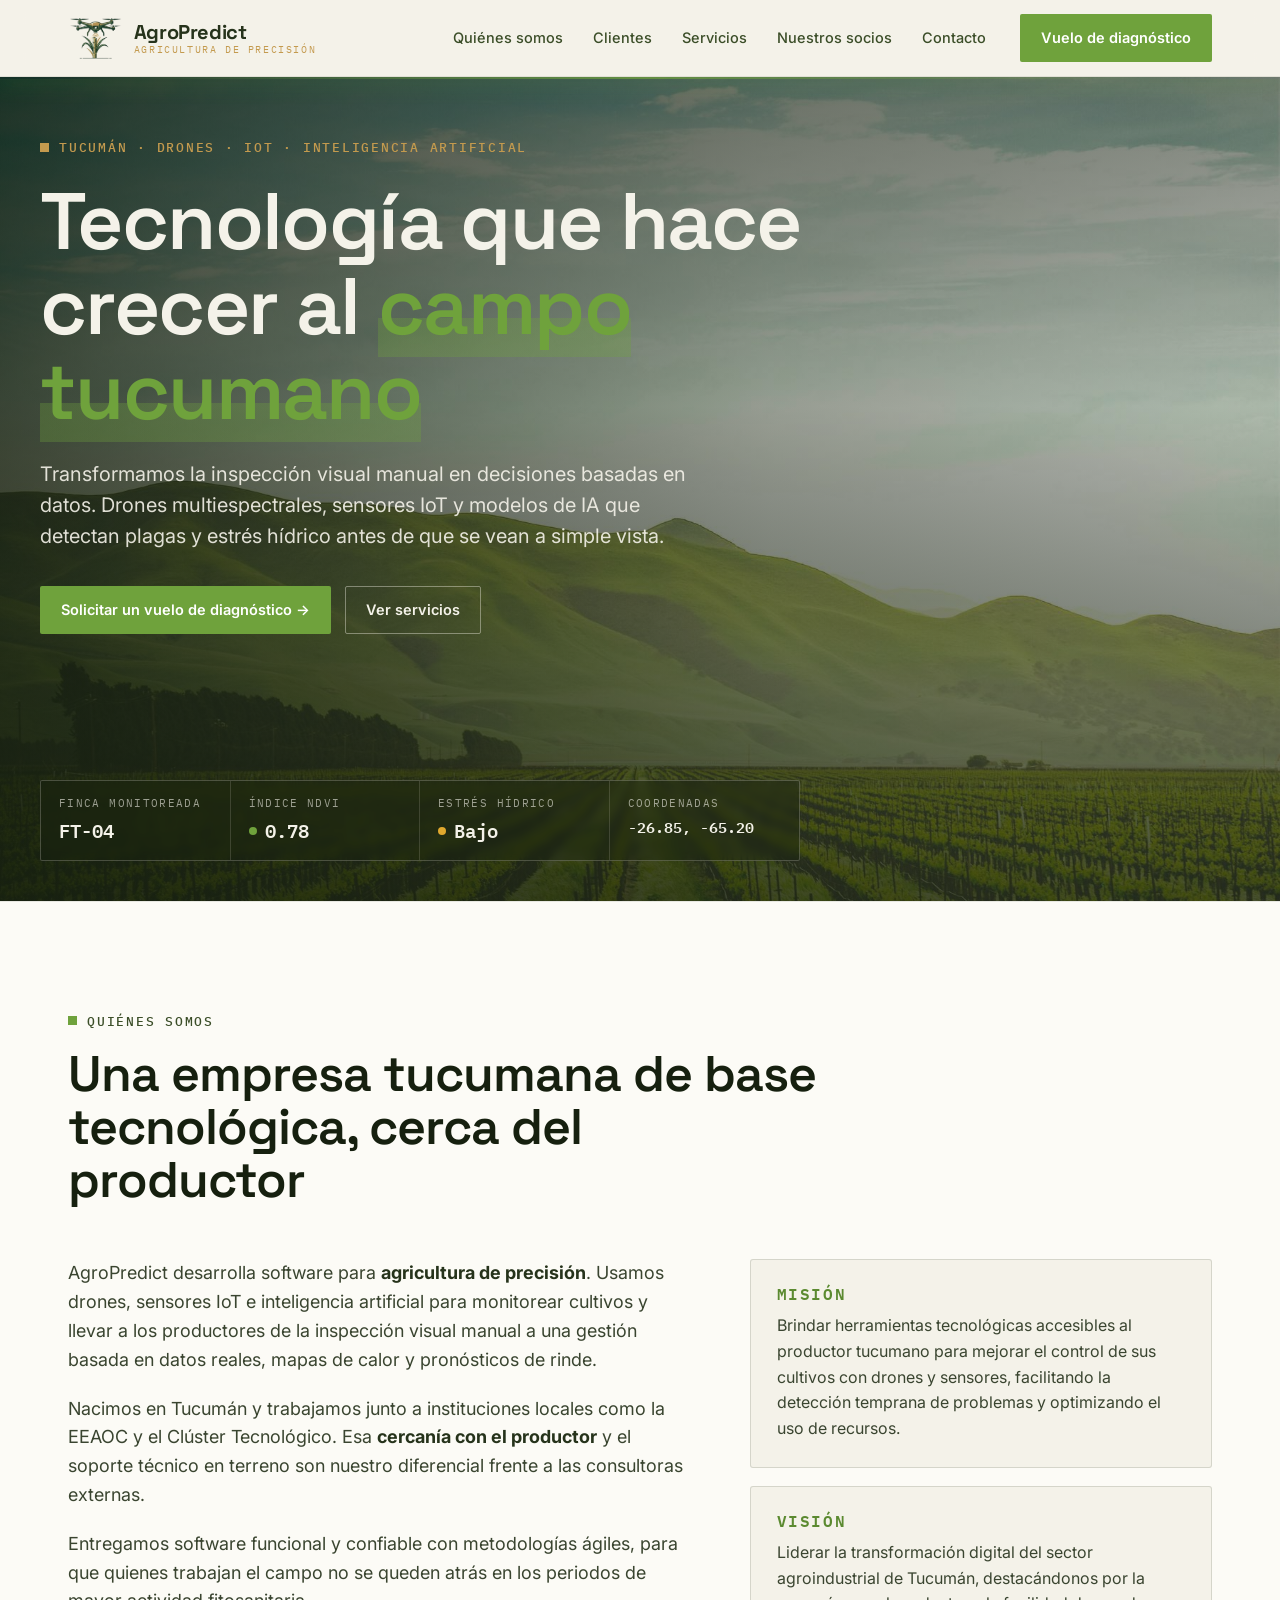
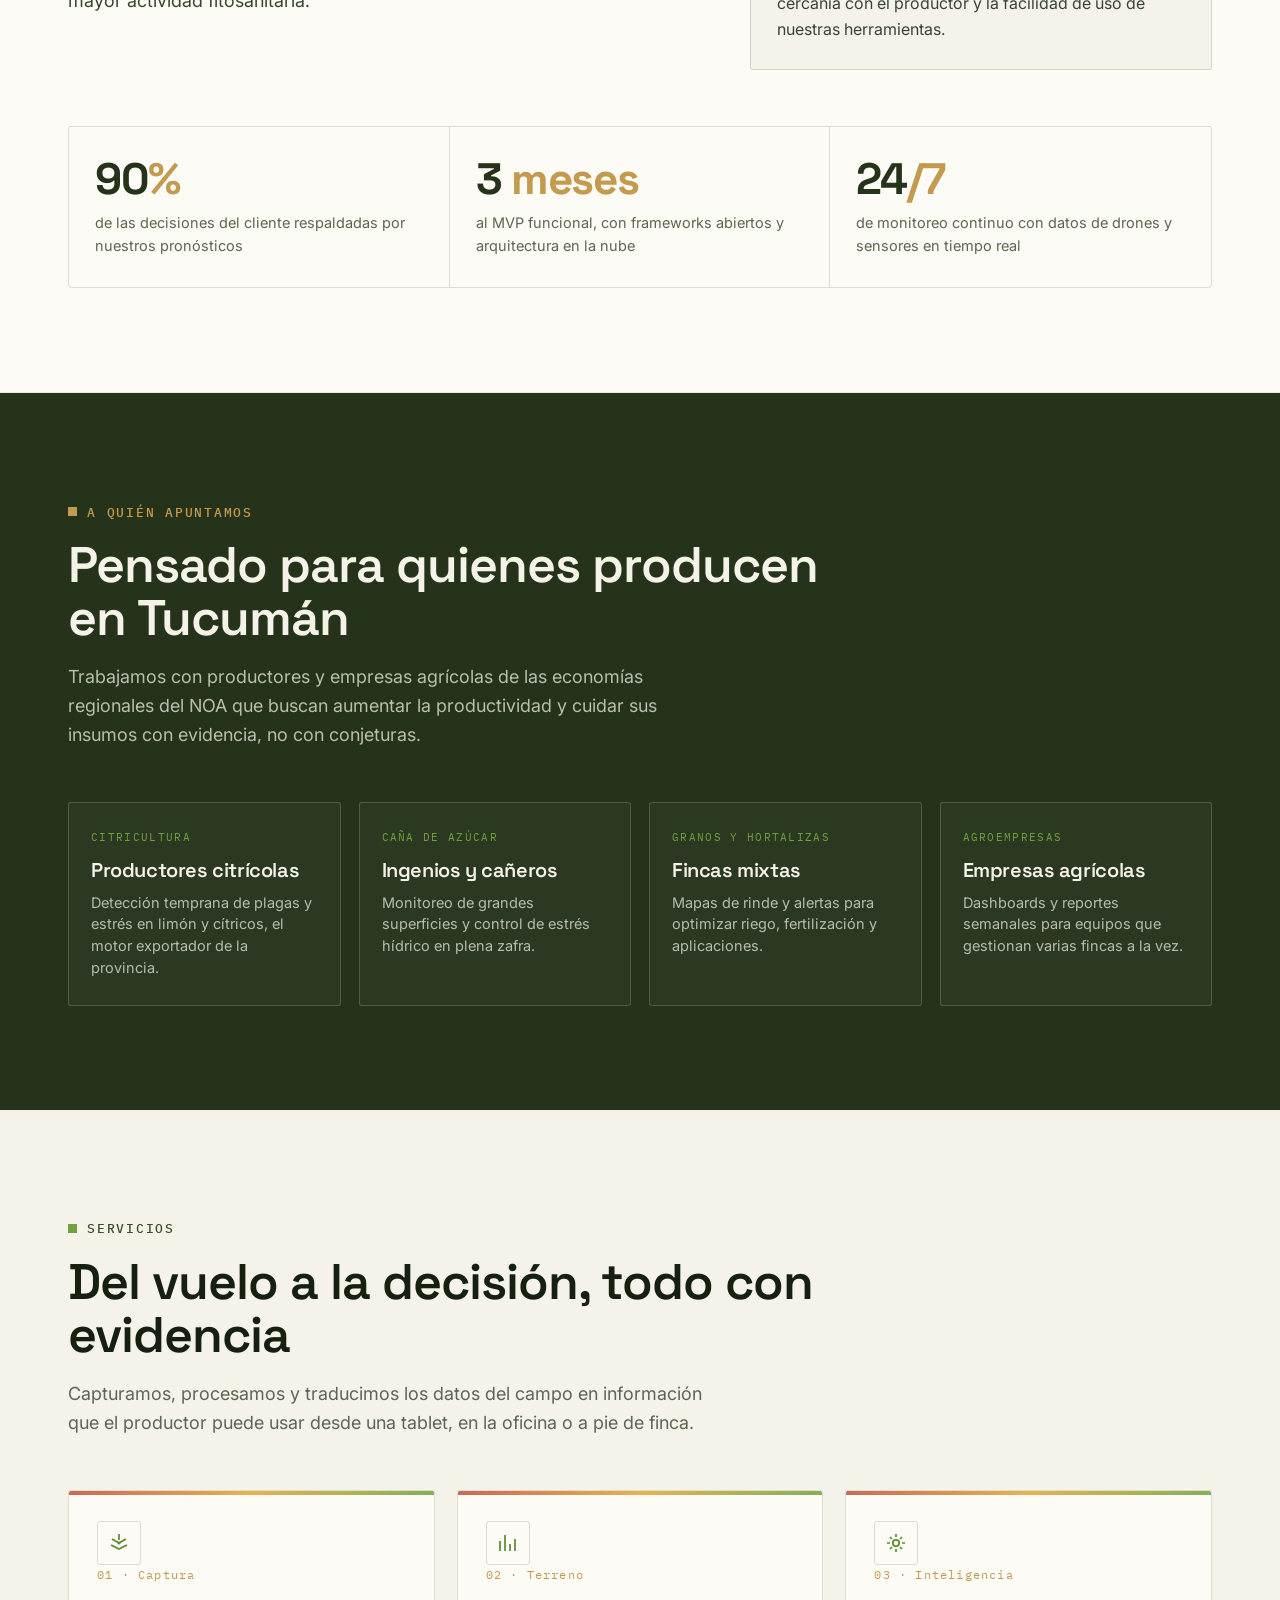
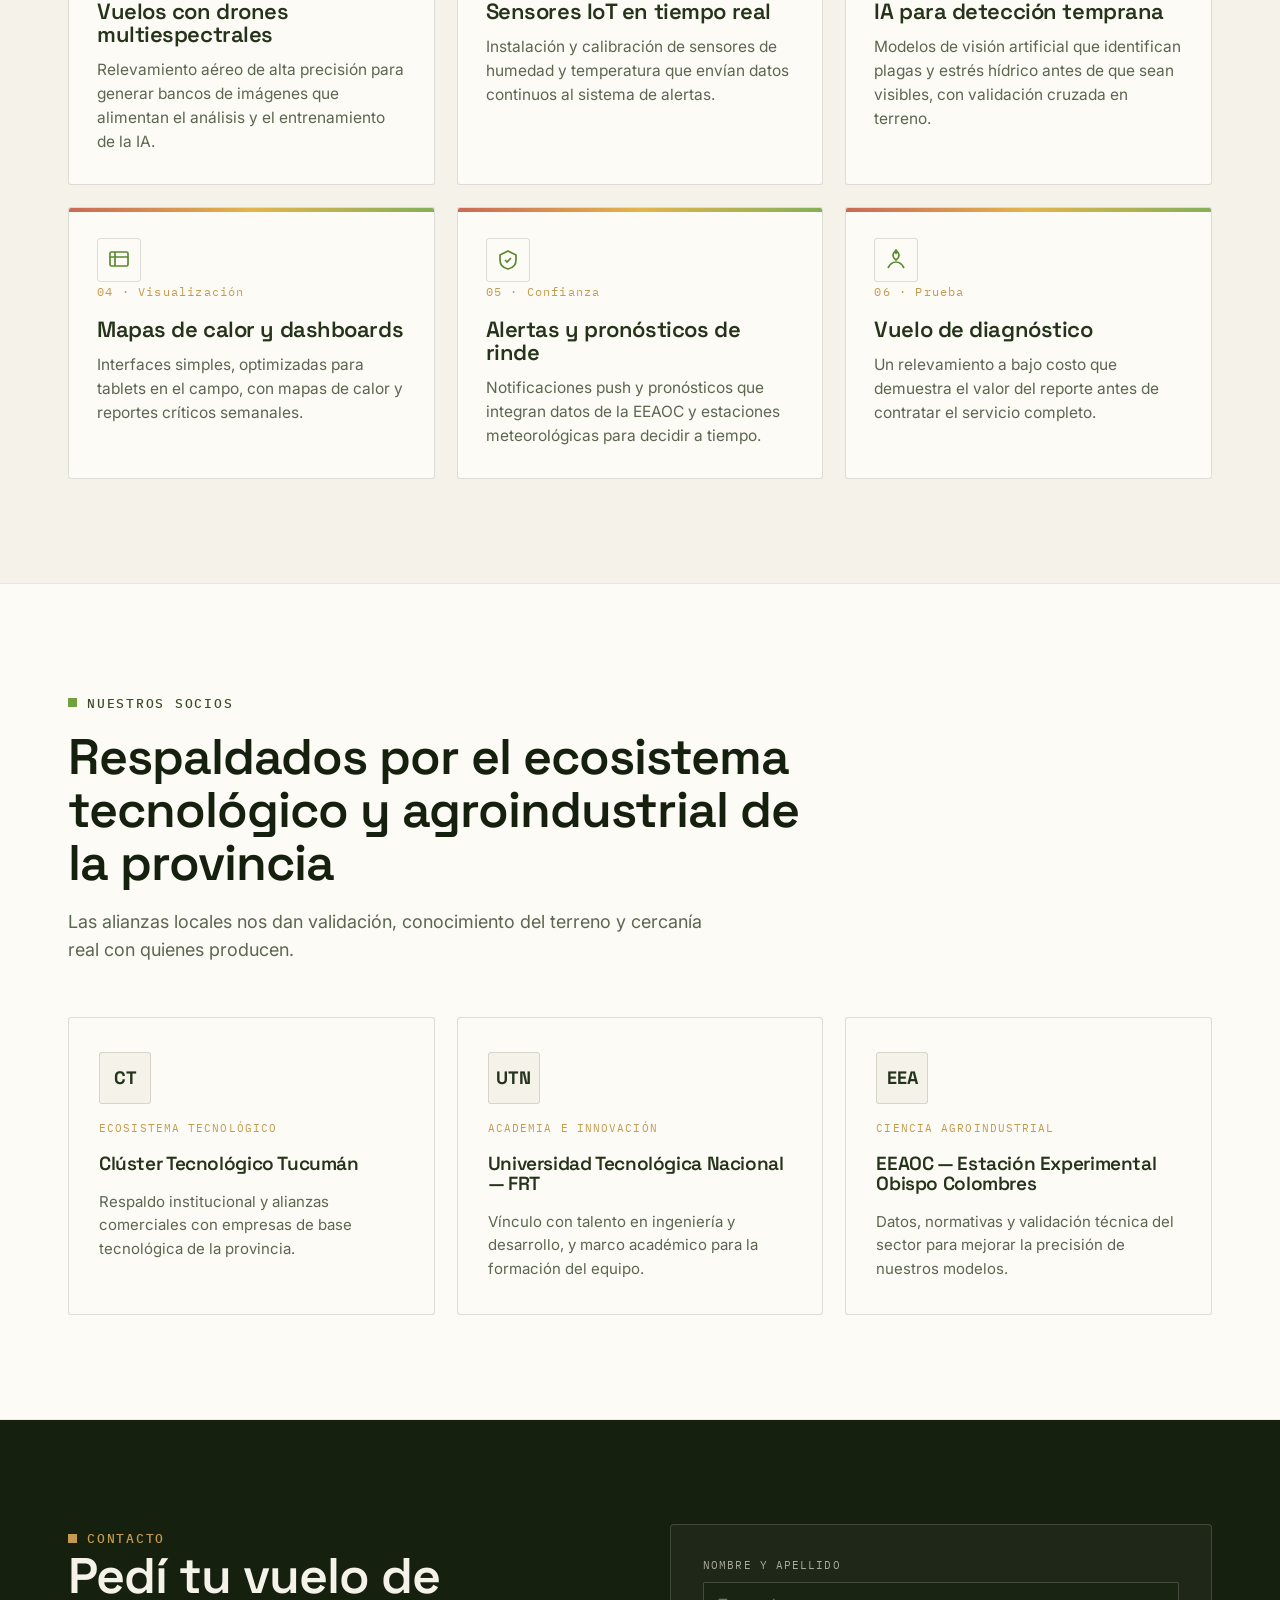
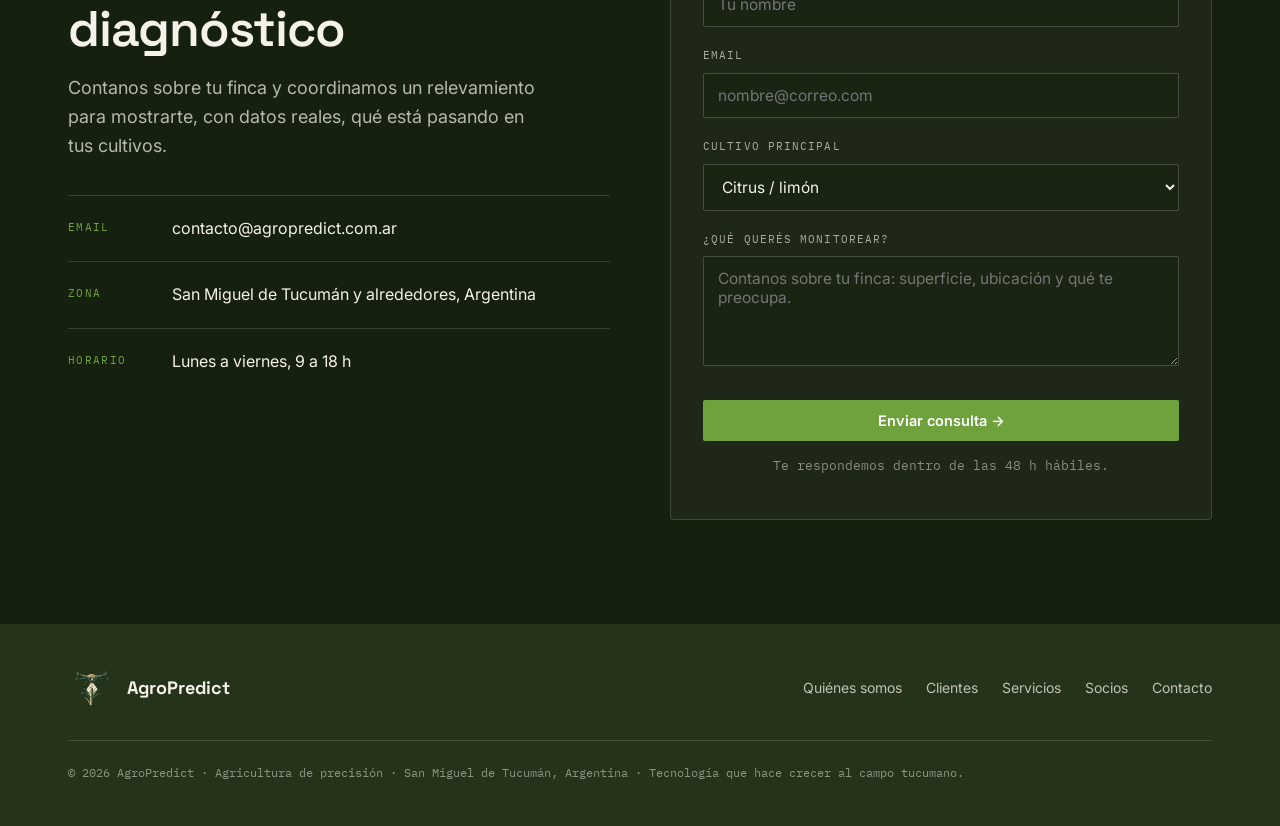
==== landing.html @ 6e2c713f "commit inicial" ====
<!doctype html>
<html lang="es">
<head>
<meta charset="utf-8">
<meta name="viewport" content="width=device-width, initial-scale=1">
<title>AgroPredict — Tecnología que hace crecer al campo tucumano</title>
<meta name="description" content="Agricultura de precisión en Tucumán: drones multiespectrales, sensores IoT e inteligencia artificial para monitorear cultivos, detectar plagas a tiempo y decidir con datos.">
<link rel="preconnect" href="https://fonts.googleapis.com">
<link rel="preconnect" href="https://fonts.gstatic.com" crossorigin>
<link href="https://fonts.googleapis.com/css2?family=Space+Grotesk:wght@400;500;600;700&family=Inter:wght@400;500;600&family=IBM+Plex+Mono:wght@400;500;600&display=swap" rel="stylesheet">
<link rel="stylesheet" href="css/styles.css">
</head>
<body>

<!-- NAV -->
<header class="nav">
  <div class="wrap nav-inner">
    <a class="brand" href="#top" aria-label="AgroPredict inicio">
      <img src="assets/img/logo.png" alt="AgroPredict">
      <span class="bt"><strong>AgroPredict</strong><span>Agricultura de precisión</span></span>
    </a>
    <nav class="nav-links" id="menu">
      <a href="#quienes">Quiénes somos</a>
      <a href="#clientes">Clientes</a>
      <a href="#servicios">Servicios</a>
      <a href="#socios">Nuestros socios</a>
      <a href="#contacto">Contacto</a>
    </nav>
    <a href="#contacto" class="btn btn-primary nav-cta">Vuelo de diagnóstico</a>
    <button class="burger" id="burger" aria-label="Abrir menú"><span></span><span></span><span></span></button>
  </div>
</header>

<!-- HERO -->
<section class="hero" id="top" style="padding:0">
  <div class="hero-bg"><img src="assets/img/hero-bg.jpg" alt="Campo con cultivos en hileras al pie de las sierras tucumanas"></div>
  <div class="scan"></div>
  <div class="wrap hero-inner">
    <span class="eyebrow hero-eyebrow">Tucumán · Drones · IoT · Inteligencia artificial</span>
    <h1>Tecnología que hace crecer al <em>campo tucumano</em></h1>
    <p class="lead">Transformamos la inspección visual manual en decisiones basadas en datos. Drones multiespectrales, sensores IoT y modelos de IA que detectan plagas y estrés hídrico antes de que se vean a simple vista.</p>
    <div class="hero-actions">
      <a href="#contacto" class="btn btn-primary">Solicitar un vuelo de diagnóstico →</a>
      <a href="#servicios" class="btn btn-ghost">Ver servicios</a>
    </div>
    <div class="telemetry" aria-hidden="true">
      <div class="cell"><div class="k">Finca monitoreada</div><div class="v">FT-04</div></div>
      <div class="cell"><div class="k">Índice NDVI</div><div class="v"><span class="dot g"></span>0.78</div></div>
      <div class="cell"><div class="k">Estrés hídrico</div><div class="v"><span class="dot y"></span>Bajo</div></div>
      <div class="cell"><div class="k">Coordenadas</div><div class="v" style="font-size:15px">-26.85, -65.20</div></div>
    </div>
  </div>
</section>

<!-- QUIÉNES SOMOS -->
<section id="quienes">
  <div class="wrap">
    <div class="sec-head">
      <span class="eyebrow">Quiénes somos</span>
      <h2>Una empresa tucumana de base tecnológica, cerca del productor</h2>
    </div>
    <div class="about-grid">
      <div class="about-copy">
        <p>AgroPredict desarrolla software para <strong>agricultura de precisión</strong>. Usamos drones, sensores IoT e inteligencia artificial para monitorear cultivos y llevar a los productores de la inspección visual manual a una gestión basada en datos reales, mapas de calor y pronósticos de rinde.</p>
        <p>Nacimos en Tucumán y trabajamos junto a instituciones locales como la EEAOC y el Clúster Tecnológico. Esa <strong>cercanía con el productor</strong> y el soporte técnico en terreno son nuestro diferencial frente a las consultoras externas.</p>
        <p>Entregamos software funcional y confiable con metodologías ágiles, para que quienes trabajan el campo no se queden atrás en los periodos de mayor actividad fitosanitaria.</p>
      </div>
      <div class="mv">
        <div class="card">
          <h3>Misión</h3>
          <p>Brindar herramientas tecnológicas accesibles al productor tucumano para mejorar el control de sus cultivos con drones y sensores, facilitando la detección temprana de problemas y optimizando el uso de recursos.</p>
        </div>
        <div class="card">
          <h3>Visión</h3>
          <p>Liderar la transformación digital del sector agroindustrial de Tucumán, destacándonos por la cercanía con el productor y la facilidad de uso de nuestras herramientas.</p>
        </div>
      </div>
    </div>
    <div class="metrics">
      <div class="metric"><div class="n">90<span>%</span></div><div class="l">de las decisiones del cliente respaldadas por nuestros pronósticos</div></div>
      <div class="metric"><div class="n">3<span> meses</span></div><div class="l">al MVP funcional, con frameworks abiertos y arquitectura en la nube</div></div>
      <div class="metric"><div class="n">24<span>/7</span></div><div class="l">de monitoreo continuo con datos de drones y sensores en tiempo real</div></div>
    </div>
  </div>
</section>

<!-- CLIENTES -->
<section id="clientes">
  <div class="wrap">
    <div class="sec-head">
      <span class="eyebrow">A quién apuntamos</span>
      <h2>Pensado para quienes producen en Tucumán</h2>
      <p>Trabajamos con productores y empresas agrícolas de las economías regionales del NOA que buscan aumentar la productividad y cuidar sus insumos con evidencia, no con conjeturas.</p>
    </div>
    <div class="cli-grid">
      <div class="cli"><div class="tag">Citricultura</div><h3>Productores citrícolas</h3><p>Detección temprana de plagas y estrés en limón y cítricos, el motor exportador de la provincia.</p></div>
      <div class="cli"><div class="tag">Caña de azúcar</div><h3>Ingenios y cañeros</h3><p>Monitoreo de grandes superficies y control de estrés hídrico en plena zafra.</p></div>
      <div class="cli"><div class="tag">Granos y hortalizas</div><h3>Fincas mixtas</h3><p>Mapas de rinde y alertas para optimizar riego, fertilización y aplicaciones.</p></div>
      <div class="cli"><div class="tag">Agroempresas</div><h3>Empresas agrícolas</h3><p>Dashboards y reportes semanales para equipos que gestionan varias fincas a la vez.</p></div>
    </div>
  </div>
</section>

<!-- SERVICIOS -->
<section id="servicios">
  <div class="wrap">
    <div class="sec-head">
      <span class="eyebrow">Servicios</span>
      <h2>Del vuelo a la decisión, todo con evidencia</h2>
      <p>Capturamos, procesamos y traducimos los datos del campo en información que el productor puede usar desde una tablet, en la oficina o a pie de finca.</p>
    </div>
    <div class="svc-grid">
      <div class="svc"><div class="ndvi"></div>
        <div class="ico"><svg viewBox="0 0 24 24" fill="none" stroke="currentColor" stroke-width="1.7"><path d="M12 3v6M5 8l7 4 7-4M4 14l8 4 8-4"/><circle cx="12" cy="12" r="1.5" fill="currentColor" stroke="none"/></svg></div>
        <div class="idx">01 · Captura</div>
        <h3>Vuelos con drones multiespectrales</h3>
        <p>Relevamiento aéreo de alta precisión para generar bancos de imágenes que alimentan el análisis y el entrenamiento de la IA.</p>
      </div>
      <div class="svc"><div class="ndvi"></div>
        <div class="ico"><svg viewBox="0 0 24 24" fill="none" stroke="currentColor" stroke-width="1.7"><path d="M4 20V10M9 20V4M14 20v-7M19 20V8"/></svg></div>
        <div class="idx">02 · Terreno</div>
        <h3>Sensores IoT en tiempo real</h3>
        <p>Instalación y calibración de sensores de humedad y temperatura que envían datos continuos al sistema de alertas.</p>
      </div>
      <div class="svc"><div class="ndvi"></div>
        <div class="ico"><svg viewBox="0 0 24 24" fill="none" stroke="currentColor" stroke-width="1.7"><circle cx="12" cy="12" r="3.2"/><path d="M12 3v3M12 18v3M3 12h3M18 12h3M6 6l2 2M16 16l2 2M18 6l-2 2M8 16l-2 2"/></svg></div>
        <div class="idx">03 · Inteligencia</div>
        <h3>IA para detección temprana</h3>
        <p>Modelos de visión artificial que identifican plagas y estrés hídrico antes de que sean visibles, con validación cruzada en terreno.</p>
      </div>
      <div class="svc"><div class="ndvi"></div>
        <div class="ico"><svg viewBox="0 0 24 24" fill="none" stroke="currentColor" stroke-width="1.7"><rect x="3" y="4" width="18" height="14" rx="1.5"/><path d="M3 9h18M8 4v14"/></svg></div>
        <div class="idx">04 · Visualización</div>
        <h3>Mapas de calor y dashboards</h3>
        <p>Interfaces simples, optimizadas para tablets en el campo, con mapas de calor y reportes críticos semanales.</p>
      </div>
      <div class="svc"><div class="ndvi"></div>
        <div class="ico"><svg viewBox="0 0 24 24" fill="none" stroke="currentColor" stroke-width="1.7"><path d="M12 3l8 4v5c0 5-3.5 8-8 9-4.5-1-8-4-8-9V7z"/><path d="M9 12l2 2 4-4"/></svg></div>
        <div class="idx">05 · Confianza</div>
        <h3>Alertas y pronósticos de rinde</h3>
        <p>Notificaciones push y pronósticos que integran datos de la EEAOC y estaciones meteorológicas para decidir a tiempo.</p>
      </div>
      <div class="svc"><div class="ndvi"></div>
        <div class="ico"><svg viewBox="0 0 24 24" fill="none" stroke="currentColor" stroke-width="1.7"><path d="M12 2v4M12 2C8 6 8 9 12 12c4-3 4-6 0-10z"/><path d="M4 20c2-4 5-6 8-6s6 2 8 6"/></svg></div>
        <div class="idx">06 · Prueba</div>
        <h3>Vuelo de diagnóstico</h3>
        <p>Un relevamiento a bajo costo que demuestra el valor del reporte antes de contratar el servicio completo.</p>
      </div>
    </div>
  </div>
</section>

<!-- SOCIOS -->
<section id="socios" style="background:var(--paper);border-top:1px solid var(--line-soft);border-bottom:1px solid var(--line-soft)">
  <div class="wrap">
    <div class="sec-head">
      <span class="eyebrow">Nuestros socios</span>
      <h2>Respaldados por el ecosistema tecnológico y agroindustrial de la provincia</h2>
      <p>Las alianzas locales nos dan validación, conocimiento del terreno y cercanía real con quienes producen.</p>
    </div>
    <div class="soc-grid">
      <div class="soc">
        <div class="badge">CT</div>
        <div class="role">Ecosistema tecnológico</div>
        <h3>Clúster Tecnológico Tucumán</h3>
        <p>Respaldo institucional y alianzas comerciales con empresas de base tecnológica de la provincia.</p>
      </div>
      <div class="soc">
        <div class="badge">UTN</div>
        <div class="role">Academia e innovación</div>
        <h3>Universidad Tecnológica Nacional — FRT</h3>
        <p>Vínculo con talento en ingeniería y desarrollo, y marco académico para la formación del equipo.</p>
      </div>
      <div class="soc">
        <div class="badge">EEA</div>
        <div class="role">Ciencia agroindustrial</div>
        <h3>EEAOC — Estación Experimental Obispo Colombres</h3>
        <p>Datos, normativas y validación técnica del sector para mejorar la precisión de nuestros modelos.</p>
      </div>
    </div>
  </div>
</section>

<!-- CONTACTO -->
<section id="contacto">
  <div class="wrap">
    <div class="contact-grid">
      <div>
        <span class="eyebrow">Contacto</span>
        <h2>Pedí tu vuelo de diagnóstico</h2>
        <p class="lead">Contanos sobre tu finca y coordinamos un relevamiento para mostrarte, con datos reales, qué está pasando en tus cultivos.</p>
        <div class="contact-list">
          <div class="row"><div class="k">Email</div><div class="val">contacto@agropredict.com.ar</div></div>
          <div class="row"><div class="k">Zona</div><div class="val">San Miguel de Tucumán y alrededores, Argentina</div></div>
          <div class="row"><div class="k">Horario</div><div class="val">Lunes a viernes, 9 a 18 h</div></div>
        </div>
      </div>
      <form class="form" id="contactForm" novalidate>
        <div class="field">
          <label for="nombre">Nombre y apellido</label>
          <input id="nombre" name="nombre" type="text" placeholder="Tu nombre" required>
        </div>
        <div class="field">
          <label for="email">Email</label>
          <input id="email" name="email" type="email" placeholder="nombre@correo.com" required>
        </div>
        <div class="field">
          <label for="cultivo">Cultivo principal</label>
          <select id="cultivo" name="cultivo">
            <option>Citrus / limón</option>
            <option>Caña de azúcar</option>
            <option>Granos</option>
            <option>Hortalizas</option>
            <option>Otro</option>
          </select>
        </div>
        <div class="field">
          <label for="mensaje">¿Qué querés monitorear?</label>
          <textarea id="mensaje" name="mensaje" placeholder="Contanos sobre tu finca: superficie, ubicación y qué te preocupa."></textarea>
        </div>
        <button type="submit" class="btn btn-primary">Enviar consulta →</button>
        <p class="form-note" id="formNote">Te respondemos dentro de las 48 h hábiles.</p>
      </form>
    </div>
  </div>
</section>

<!-- FOOTER -->
<footer class="ft">
  <div class="wrap ft-inner">
    <div class="ft-brand">
      <img src="assets/img/logo.png" alt="AgroPredict">
      <strong>AgroPredict</strong>
    </div>
    <nav class="ft-links">
      <a href="#quienes">Quiénes somos</a>
      <a href="#clientes">Clientes</a>
      <a href="#servicios">Servicios</a>
      <a href="#socios">Socios</a>
      <a href="#contacto">Contacto</a>
    </nav>
    <div class="ft-copy">© 2026 AgroPredict · Agricultura de precisión · San Miguel de Tucumán, Argentina · Tecnología que hace crecer al campo tucumano.</div>
  </div>
</footer>

<script src="js/main.js"></script>
</body>
</html>
---- css/styles.css ----
:root{
  --ink:#16200F;
  --forest:#26331B;
  --olive:#3B4E28;
  --sap:#6FA23C;
  --sap-deep:#5B8A30;
  --gold:#C39A4E;
  --cream:#F4F2E9;
  --paper:#FCFBF6;
  --line:rgba(38,51,27,.15);
  --line-soft:rgba(38,51,27,.09);
  --muted:#5C6650;
  --ndvi-red:#C0503A;
  --ndvi-gold:#E0A82E;
  --ndvi-green:#6FA23C;
  --display:"Space Grotesk",sans-serif;
  --body:"Inter",sans-serif;
  --mono:"IBM Plex Mono",monospace;
}
*{box-sizing:border-box}
html{scroll-behavior:smooth}
body{
  margin:0;background:var(--cream);color:var(--ink);
  font-family:var(--body);font-size:16.5px;line-height:1.6;
  -webkit-font-smoothing:antialiased;overflow-x:hidden;
}
a{color:inherit;text-decoration:none}
img{display:block;max-width:100%}
h1,h2,h3{font-family:var(--display);font-weight:600;line-height:1.06;letter-spacing:-.02em;margin:0}

.wrap{max-width:1200px;margin:0 auto;padding:0 28px}

/* ---------- eyebrow ---------- */
.eyebrow{
  font-family:var(--mono);font-size:12.5px;font-weight:500;letter-spacing:.14em;
  text-transform:uppercase;color:var(--olive);display:inline-flex;align-items:center;gap:10px;
}
.eyebrow::before{content:"";width:9px;height:9px;background:var(--sap);display:inline-block}

/* ---------- nav ---------- */
header.nav{
  position:sticky;top:0;z-index:60;
  background:rgba(244,242,233,.82);backdrop-filter:blur(12px);
  border-bottom:1px solid var(--line-soft);
}
.nav-inner{display:flex;align-items:center;gap:28px;height:76px}
.brand{display:flex;align-items:center;gap:12px;margin-right:auto}
.brand img{height:46px;width:auto}
.brand .bt{display:flex;flex-direction:column;line-height:1}
.brand .bt strong{font-family:var(--display);font-weight:700;font-size:20px;letter-spacing:-.02em;color:var(--forest)}
.brand .bt span{font-family:var(--mono);font-size:10px;letter-spacing:.16em;text-transform:uppercase;color:var(--gold);margin-top:3px}
.nav-links{display:flex;align-items:center;gap:30px}
.nav-links a{font-size:14.5px;font-weight:500;color:var(--olive);position:relative;padding:4px 0}
.nav-links a::after{content:"";position:absolute;left:0;bottom:-2px;width:0;height:2px;background:var(--sap);transition:width .25s ease}
.nav-links a:hover{color:var(--ink)}
.nav-links a:hover::after{width:100%}
.btn{
  font-family:var(--body);font-weight:600;font-size:14.5px;
  padding:11px 20px;border-radius:2px;border:1px solid transparent;cursor:pointer;
  display:inline-flex;align-items:center;gap:9px;transition:transform .15s ease,background .2s ease;
}
.btn-primary{background:var(--sap);color:#fff}
.btn-primary:hover{background:var(--sap-deep);transform:translateY(-1px)}
.btn-ghost{background:transparent;color:var(--cream);border-color:rgba(244,242,233,.4)}
.btn-ghost:hover{background:rgba(244,242,233,.1)}
.btn-dark{background:var(--forest);color:var(--cream)}
.btn-dark:hover{background:var(--ink);transform:translateY(-1px)}
.nav-cta{margin-left:6px}
.burger{display:none;background:none;border:0;cursor:pointer;padding:6px;margin-left:auto}
.burger span{display:block;width:24px;height:2px;background:var(--forest);margin:5px 0}

/* ---------- hero ---------- */
.hero{position:relative;min-height:calc(100vh - 76px);display:flex;align-items:stretch;color:var(--cream);overflow:hidden}
.hero-bg{position:absolute;inset:0;z-index:0}
.hero-bg img{width:100%;height:100%;object-fit:cover;object-position:center 40%}
.hero-bg::after{
  content:"";position:absolute;inset:0;
  background:
    linear-gradient(180deg,rgba(22,32,15,.55) 0%,rgba(22,32,15,.30) 40%,rgba(22,32,15,.78) 100%),
    linear-gradient(90deg,rgba(22,32,15,.72) 0%,rgba(22,32,15,.20) 60%,rgba(22,32,15,0) 100%);
}
/* scan-line signature */
.scan{position:absolute;left:0;right:0;height:2px;z-index:1;pointer-events:none;
  background:linear-gradient(90deg,transparent,rgba(111,162,60,.0) 5%,rgba(111,162,60,.85) 50%,rgba(111,162,60,0) 95%,transparent);
  box-shadow:0 0 22px 3px rgba(111,162,60,.35);
  animation:scan 7s linear infinite;opacity:.85}
@keyframes scan{0%{top:8%}50%{top:88%}100%{top:8%}}
.hero-inner{position:relative;z-index:2;display:flex;flex-direction:column;justify-content:center;width:100%;padding:60px 0 40px}
.hero-eyebrow{color:var(--gold)}
.hero-eyebrow::before{background:var(--gold)}
.hero h1{font-size:clamp(38px,6.4vw,80px);font-weight:600;max-width:15ch;margin:22px 0 0}
.hero h1 em{font-style:normal;color:var(--sap);
  background:linear-gradient(transparent 62%,rgba(111,162,60,.32) 62%)}
.hero p.lead{max-width:52ch;font-size:clamp(16px,1.9vw,20px);color:rgba(244,242,233,.9);margin:26px 0 0;line-height:1.55}
.hero-actions{display:flex;flex-wrap:wrap;gap:14px;margin-top:34px}

/* telemetry readout */
.telemetry{
  margin-top:auto;display:grid;grid-template-columns:repeat(4,1fr);gap:0;
  border:1px solid rgba(244,242,233,.22);border-radius:2px;overflow:hidden;
  background:rgba(22,32,15,.42);backdrop-filter:blur(4px);max-width:760px;
}
.telemetry .cell{padding:14px 18px;border-right:1px solid rgba(244,242,233,.15)}
.telemetry .cell:last-child{border-right:0}
.telemetry .k{font-family:var(--mono);font-size:10.5px;letter-spacing:.13em;text-transform:uppercase;color:rgba(244,242,233,.6)}
.telemetry .v{font-family:var(--mono);font-size:19px;font-weight:600;margin-top:4px;display:flex;align-items:center;gap:8px}
.dot{width:8px;height:8px;border-radius:50%;display:inline-block}
.dot.g{background:var(--ndvi-green)}
.dot.y{background:var(--ndvi-gold)}

/* ---------- sections ---------- */
section{padding:104px 0}
.sec-head{max-width:760px;margin-bottom:52px}
.sec-head h2{font-size:clamp(30px,4.2vw,50px);margin-top:16px}
.sec-head p{color:var(--muted);font-size:18px;margin:18px 0 0;max-width:60ch}

/* Quiénes somos */
#quienes{background:var(--paper);border-top:1px solid var(--line-soft);border-bottom:1px solid var(--line-soft)}
.about-grid{display:grid;grid-template-columns:1.15fr .85fr;gap:56px;align-items:start}
.about-copy p{font-size:18px;color:#3a4530;margin:0 0 20px}
.about-copy p strong{color:var(--forest)}
.mv{display:grid;gap:18px}
.mv .card{background:var(--cream);border:1px solid var(--line);border-radius:3px;padding:26px}
.mv .card h3{font-size:16px;font-family:var(--mono);font-weight:600;letter-spacing:.1em;text-transform:uppercase;color:var(--sap-deep);margin-bottom:10px}
.mv .card p{margin:0;font-size:16px;color:#3a4530}
.metrics{display:grid;grid-template-columns:repeat(3,1fr);gap:0;margin-top:56px;border:1px solid var(--line);border-radius:3px;overflow:hidden}
.metric{padding:30px 26px;border-right:1px solid var(--line)}
.metric:last-child{border-right:0}
.metric .n{font-family:var(--display);font-weight:700;font-size:44px;color:var(--forest);letter-spacing:-.03em;line-height:1}
.metric .n span{color:var(--gold)}
.metric .l{font-size:14.5px;color:var(--muted);margin-top:10px}

/* Servicios */
.svc-grid{display:grid;grid-template-columns:repeat(3,1fr);gap:22px}
.svc{background:var(--paper);border:1px solid var(--line);border-radius:3px;padding:30px 28px;position:relative;transition:transform .2s ease,box-shadow .2s ease;overflow:hidden}
.svc:hover{transform:translateY(-4px);box-shadow:0 18px 40px -24px rgba(38,51,27,.4)}
.svc .idx{font-family:var(--mono);font-size:12px;color:var(--gold);letter-spacing:.1em}
.svc h3{font-size:22px;margin:16px 0 12px;color:var(--forest)}
.svc p{margin:0;font-size:15.5px;color:var(--muted);line-height:1.55}
.svc .ndvi{position:absolute;top:0;left:0;height:4px;width:100%;
  background:linear-gradient(90deg,var(--ndvi-red),var(--ndvi-gold),var(--ndvi-green));opacity:.85}
.svc .ico{width:44px;height:44px;display:flex;align-items:center;justify-content:center;border:1px solid var(--line);border-radius:3px;color:var(--sap-deep)}
.svc .ico svg{width:24px;height:24px}

/* Clientes */
#clientes{background:var(--forest);color:var(--cream)}
#clientes .eyebrow{color:var(--gold)}
#clientes .eyebrow::before{background:var(--gold)}
#clientes .sec-head h2{color:var(--cream)}
#clientes .sec-head p{color:rgba(244,242,233,.72)}
.cli-grid{display:grid;grid-template-columns:repeat(4,1fr);gap:18px}
.cli{border:1px solid rgba(244,242,233,.18);border-radius:3px;padding:26px 22px;background:rgba(244,242,233,.03);transition:background .2s ease}
.cli:hover{background:rgba(244,242,233,.07)}
.cli .tag{font-family:var(--mono);font-size:11px;letter-spacing:.12em;text-transform:uppercase;color:var(--sap)}
.cli h3{font-size:20px;margin:14px 0 10px;color:var(--cream)}
.cli p{margin:0;font-size:14.5px;color:rgba(244,242,233,.7);line-height:1.5}

/* Socios */
.soc-grid{display:grid;grid-template-columns:repeat(3,1fr);gap:22px}
.soc{background:var(--paper);border:1px solid var(--line);border-radius:3px;padding:34px 30px;display:flex;flex-direction:column;gap:16px}
.soc .badge{width:52px;height:52px;border-radius:3px;background:var(--cream);border:1px solid var(--line);display:flex;align-items:center;justify-content:center;font-family:var(--display);font-weight:700;color:var(--forest);font-size:18px}
.soc h3{font-size:19px;color:var(--forest)}
.soc p{margin:0;font-size:15px;color:var(--muted);line-height:1.55}
.soc .role{font-family:var(--mono);font-size:11px;letter-spacing:.1em;text-transform:uppercase;color:var(--gold)}

/* Contacto */
#contacto{background:var(--ink);color:var(--cream);position:relative;overflow:hidden}
#contacto .eyebrow{color:var(--gold)}
#contacto .eyebrow::before{background:var(--gold)}
.contact-grid{display:grid;grid-template-columns:1fr 1fr;gap:60px;align-items:start}
#contacto h2{color:var(--cream);font-size:clamp(30px,4.2vw,50px)}
#contacto .lead{color:rgba(244,242,233,.72);font-size:18px;margin:18px 0 34px;max-width:44ch}
.contact-list{display:grid;gap:20px;margin-top:34px}
.contact-list .row{display:flex;gap:14px;align-items:flex-start;border-top:1px solid rgba(244,242,233,.14);padding-top:20px}
.contact-list .row .k{font-family:var(--mono);font-size:11px;letter-spacing:.12em;text-transform:uppercase;color:var(--sap);min-width:90px;padding-top:3px}
.contact-list .row .val{font-size:16px;color:var(--cream)}
.form{background:rgba(244,242,233,.04);border:1px solid rgba(244,242,233,.16);border-radius:4px;padding:32px}
.field{margin-bottom:20px}
.field label{display:block;font-family:var(--mono);font-size:11px;letter-spacing:.1em;text-transform:uppercase;color:rgba(244,242,233,.65);margin-bottom:8px}
.field input,.field textarea,.field select{
  width:100%;background:rgba(22,32,15,.5);border:1px solid rgba(244,242,233,.2);border-radius:2px;
  color:var(--cream);font-family:var(--body);font-size:15.5px;padding:12px 14px;transition:border .2s ease}
.field input:focus,.field textarea:focus,.field select:focus{outline:none;border-color:var(--sap)}
.field textarea{resize:vertical;min-height:110px}
.form .btn-primary{width:100%;justify-content:center;margin-top:6px}
.form-note{font-size:12.5px;color:rgba(244,242,233,.5);margin-top:14px;text-align:center;font-family:var(--mono)}

/* footer */
footer.ft{background:var(--forest);color:rgba(244,242,233,.8);padding:44px 0}
.ft-inner{display:flex;flex-wrap:wrap;gap:24px;align-items:center;justify-content:space-between}
.ft-brand{display:flex;align-items:center;gap:12px}
.ft-brand img{height:40px}
.ft-brand strong{font-family:var(--display);color:var(--cream);font-size:18px}
.ft-links{display:flex;gap:24px;flex-wrap:wrap}
.ft-links a{font-size:14px;color:rgba(244,242,233,.75)}
.ft-links a:hover{color:var(--cream)}
.ft-copy{font-family:var(--mono);font-size:12px;color:rgba(244,242,233,.5);width:100%;padding-top:22px;border-top:1px solid rgba(244,242,233,.14);margin-top:8px}

/* ---------- responsive ---------- */
@media (max-width:900px){
  .nav-links{position:fixed;inset:76px 0 auto 0;flex-direction:column;background:var(--cream);
    border-bottom:1px solid var(--line);padding:22px 28px;gap:18px;align-items:flex-start;
    transform:translateY(-140%);transition:transform .3s ease;box-shadow:0 20px 40px -30px rgba(0,0,0,.5)}
  .nav-links.open{transform:translateY(0)}
  .nav-cta{display:none}
  .burger{display:block}
  .about-grid,.contact-grid{grid-template-columns:1fr;gap:36px}
  .svc-grid{grid-template-columns:repeat(2,1fr)}
  .cli-grid{grid-template-columns:repeat(2,1fr)}
  .soc-grid{grid-template-columns:1fr}
  .telemetry{grid-template-columns:repeat(2,1fr)}
  .telemetry .cell:nth-child(2){border-right:0}
  .metrics{grid-template-columns:1fr}
  .metric{border-right:0;border-bottom:1px solid var(--line)}
  .metric:last-child{border-bottom:0}
}
@media (max-width:560px){
  section{padding:76px 0}
  .svc-grid,.cli-grid{grid-template-columns:1fr}
  .telemetry{grid-template-columns:1fr}
  .telemetry .cell{border-right:0;border-bottom:1px solid rgba(244,242,233,.15)}
  .telemetry .cell:last-child{border-bottom:0}
  .brand .bt span{display:none}
}
@media (prefers-reduced-motion:reduce){
  .scan{animation:none;display:none}
  *{scroll-behavior:auto}
}
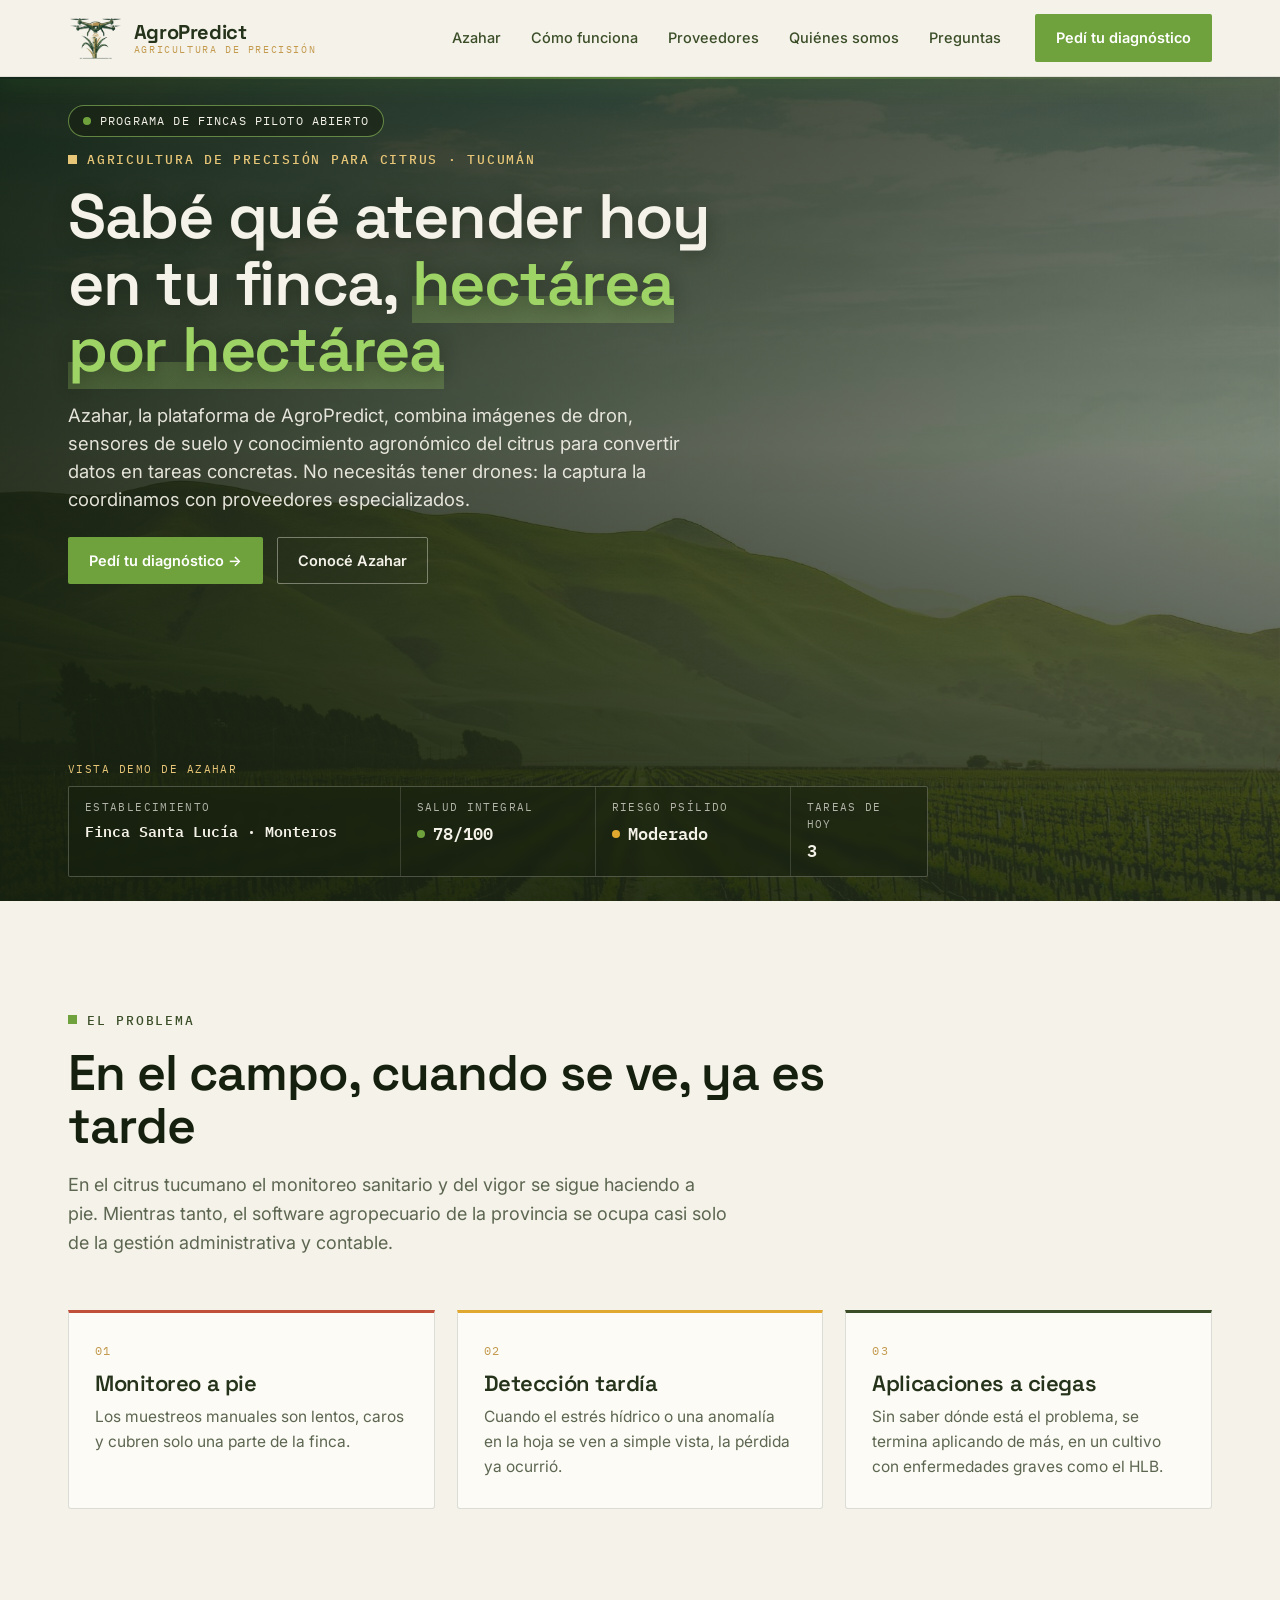
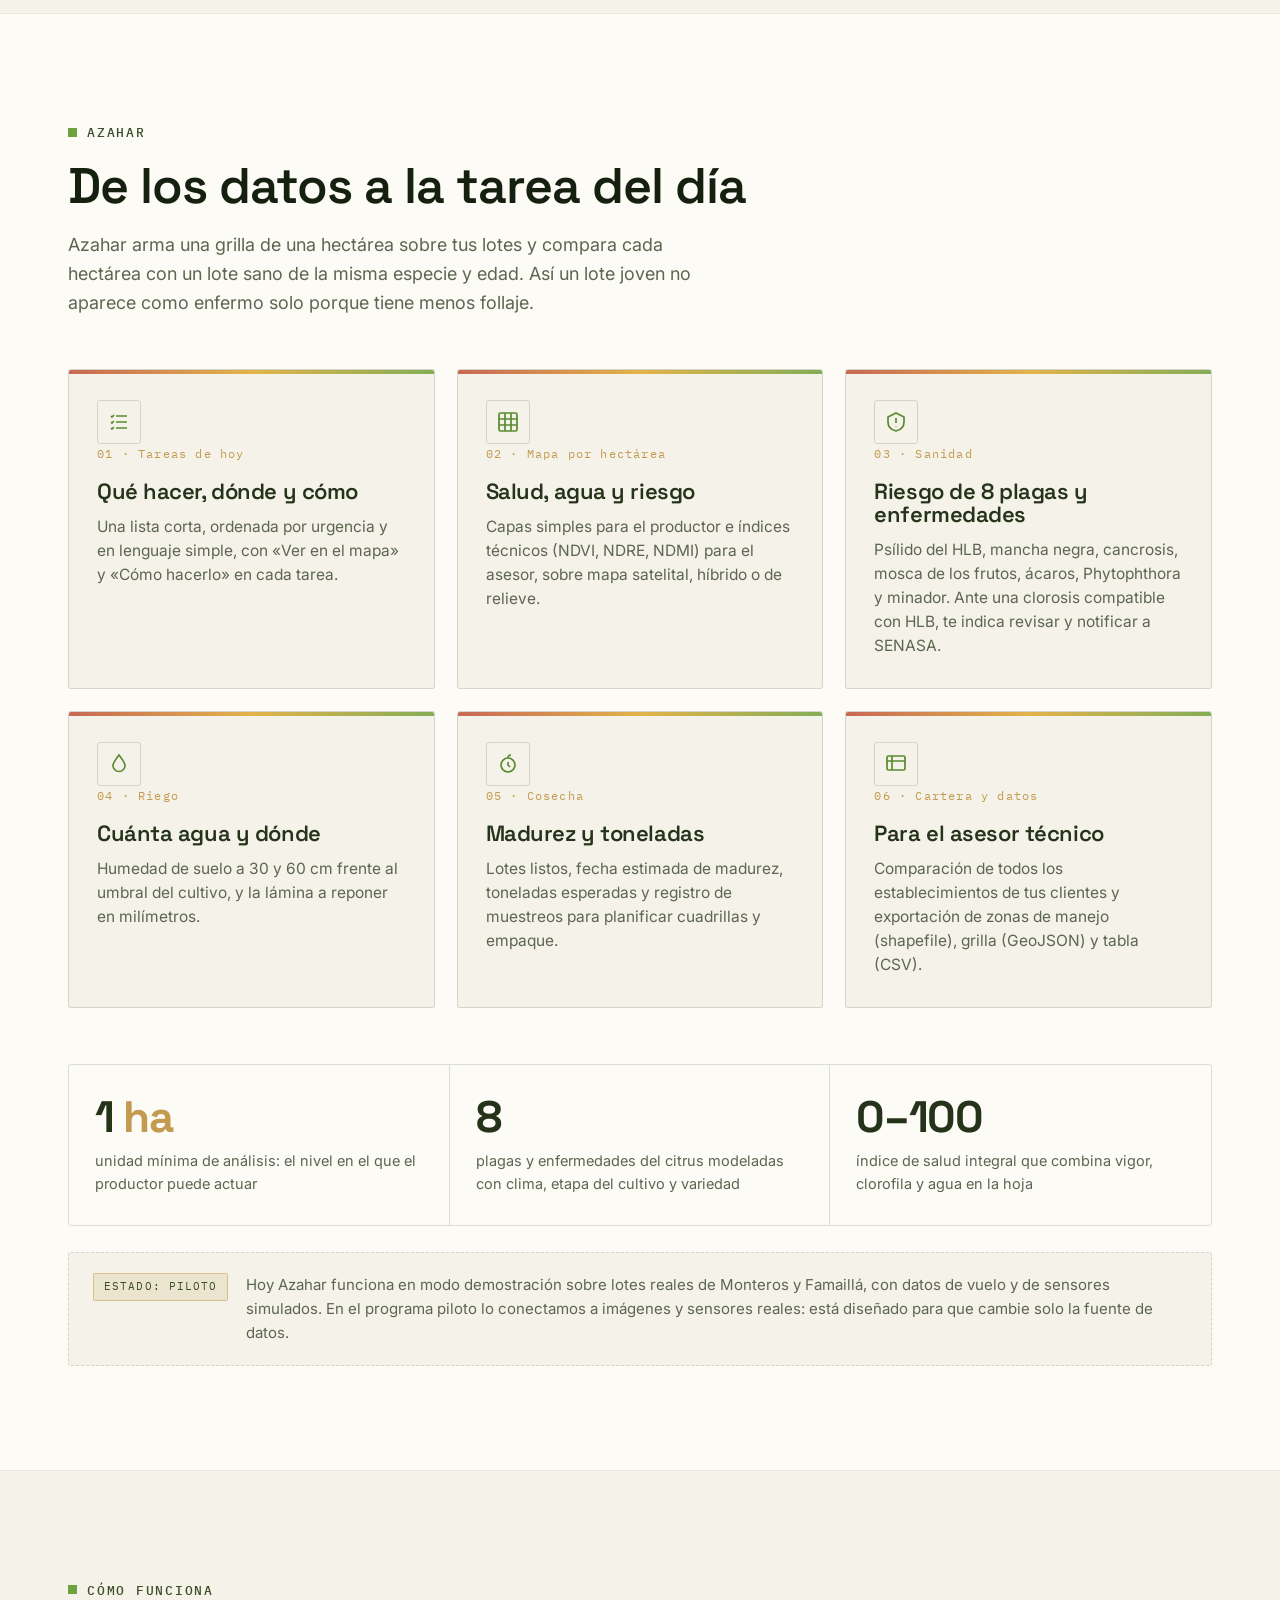
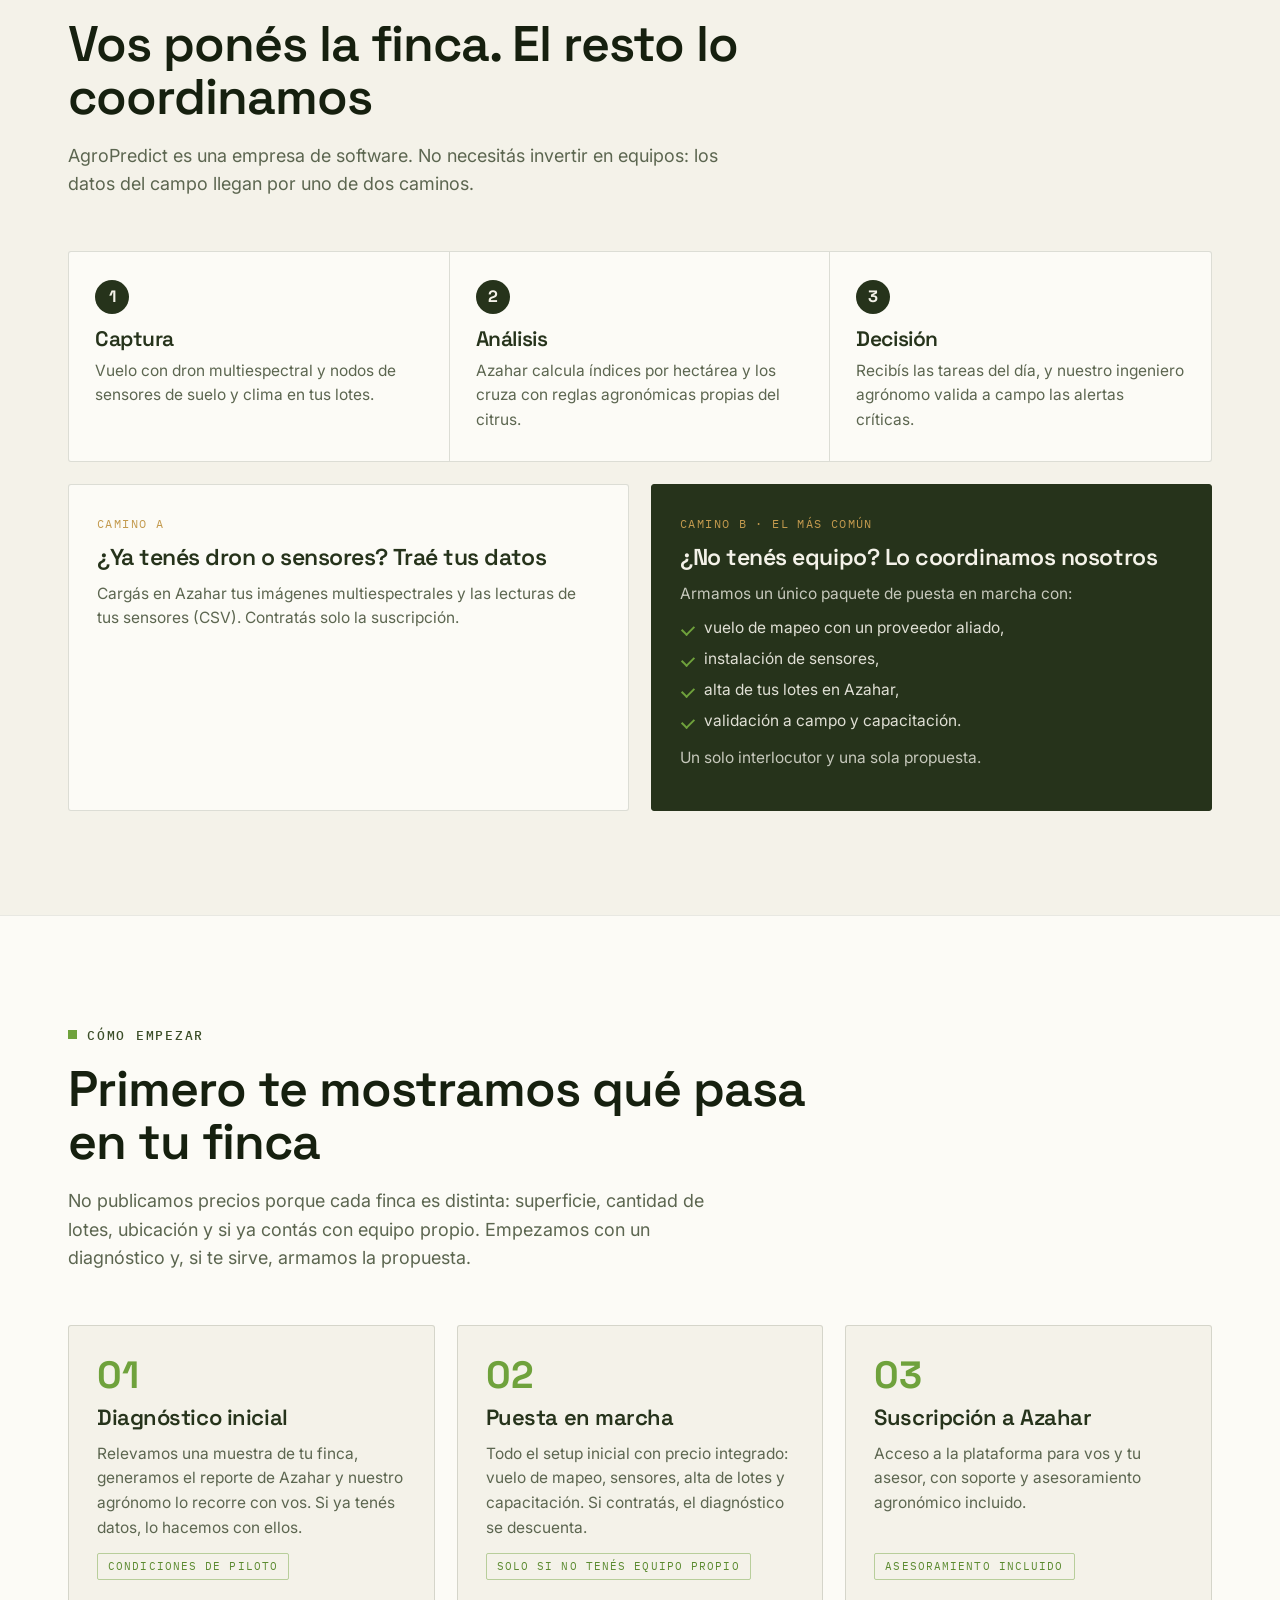
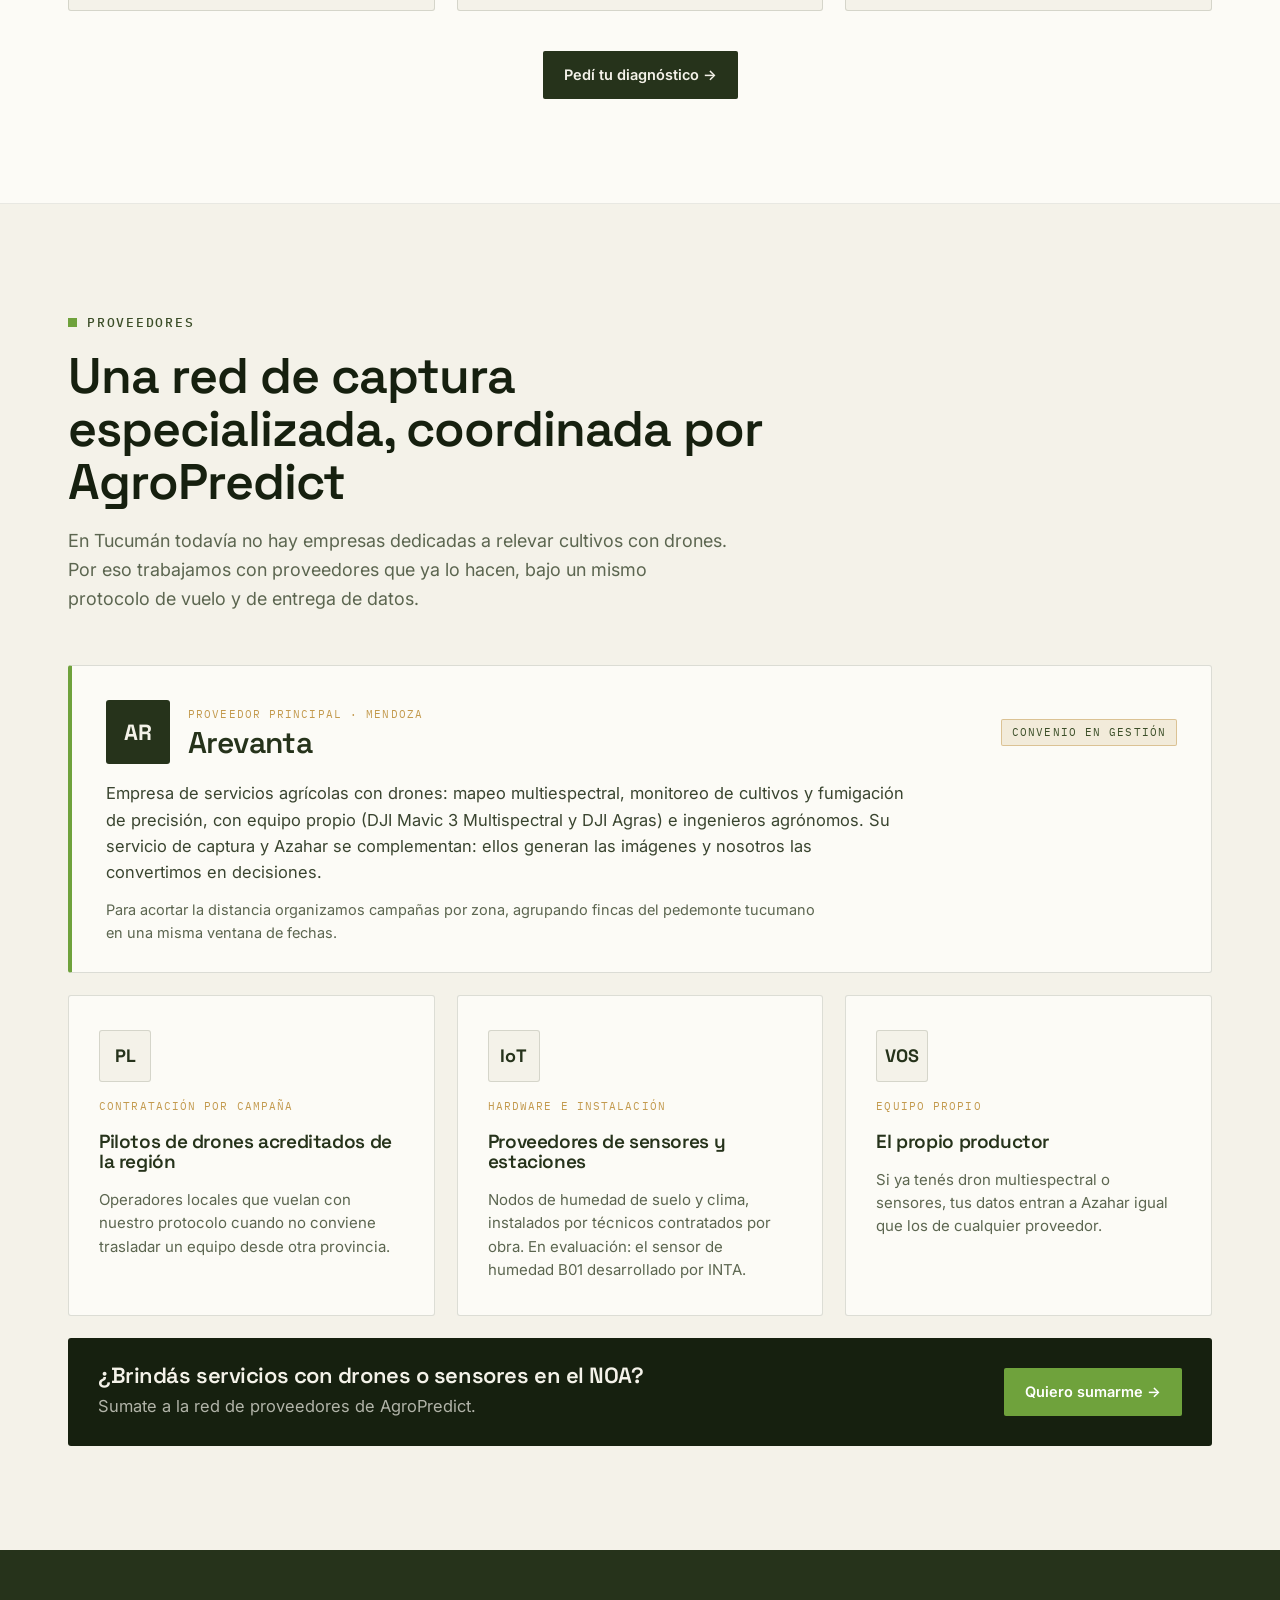
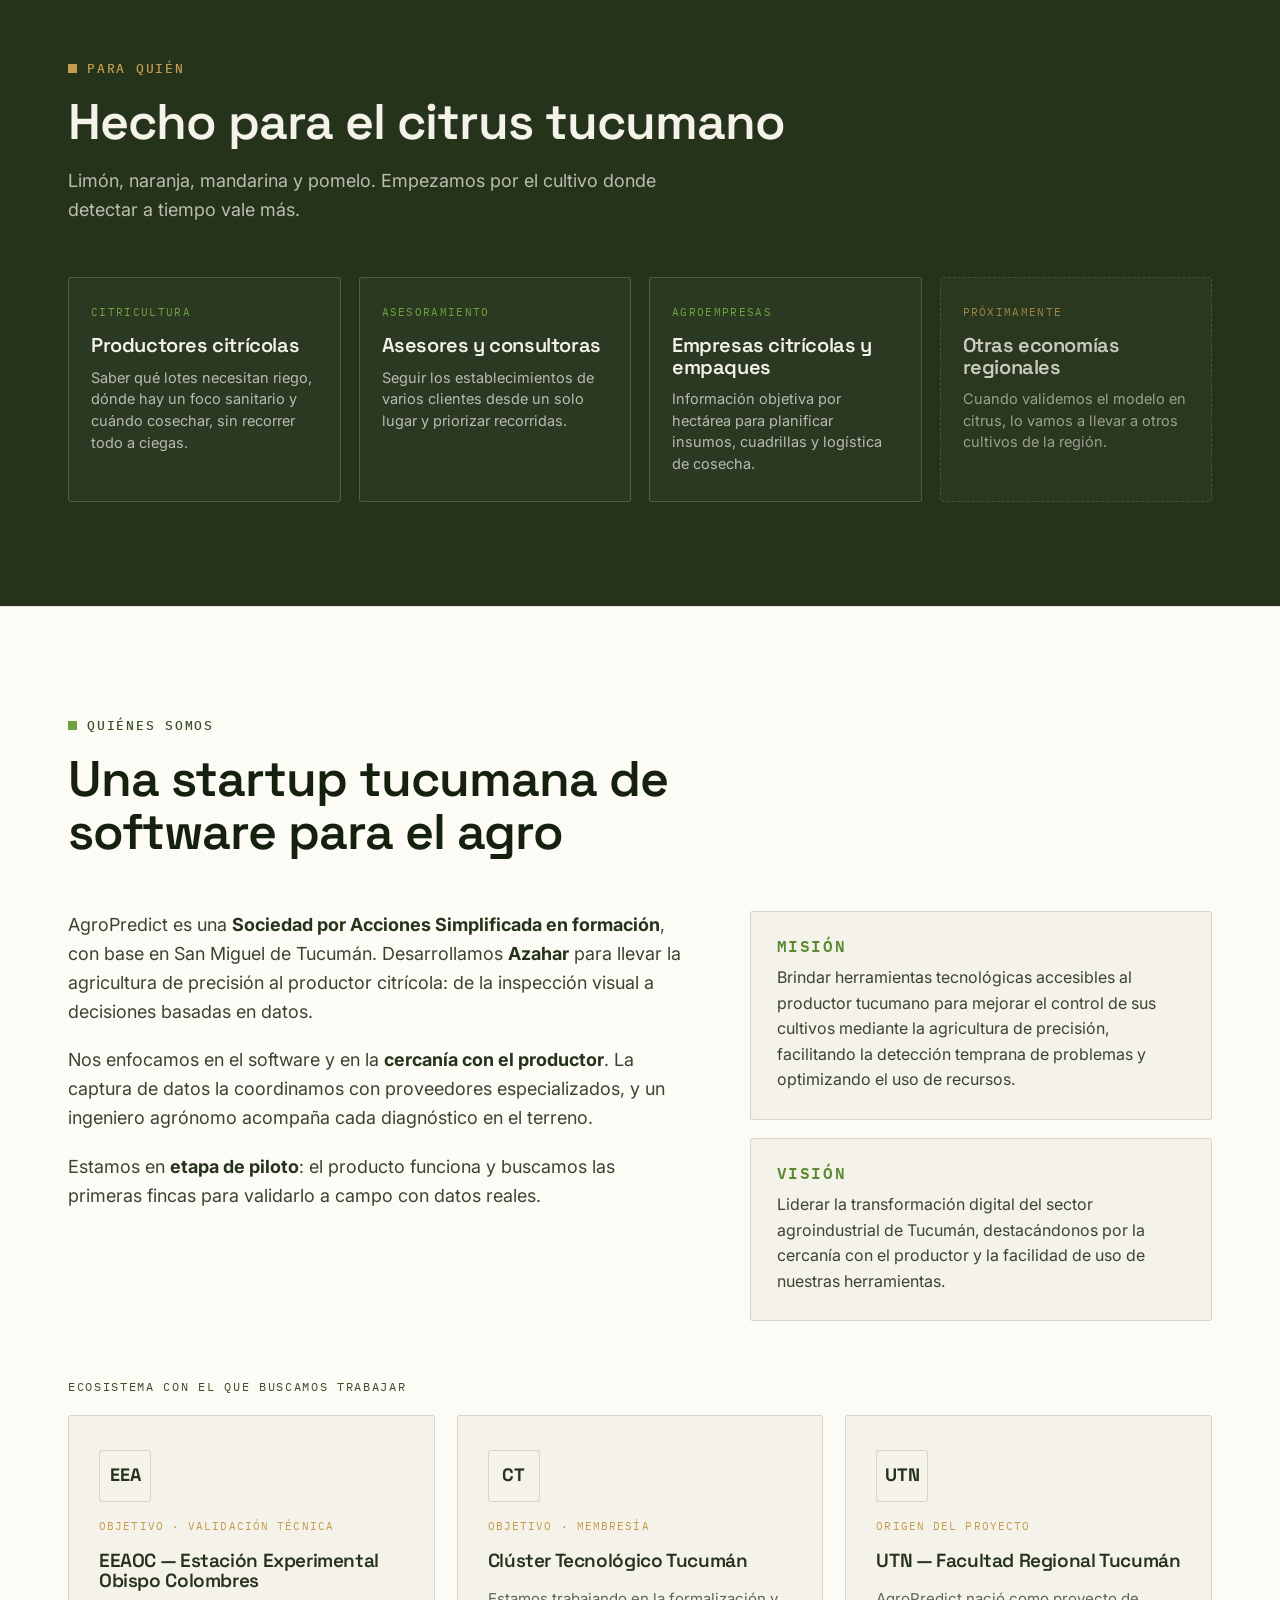
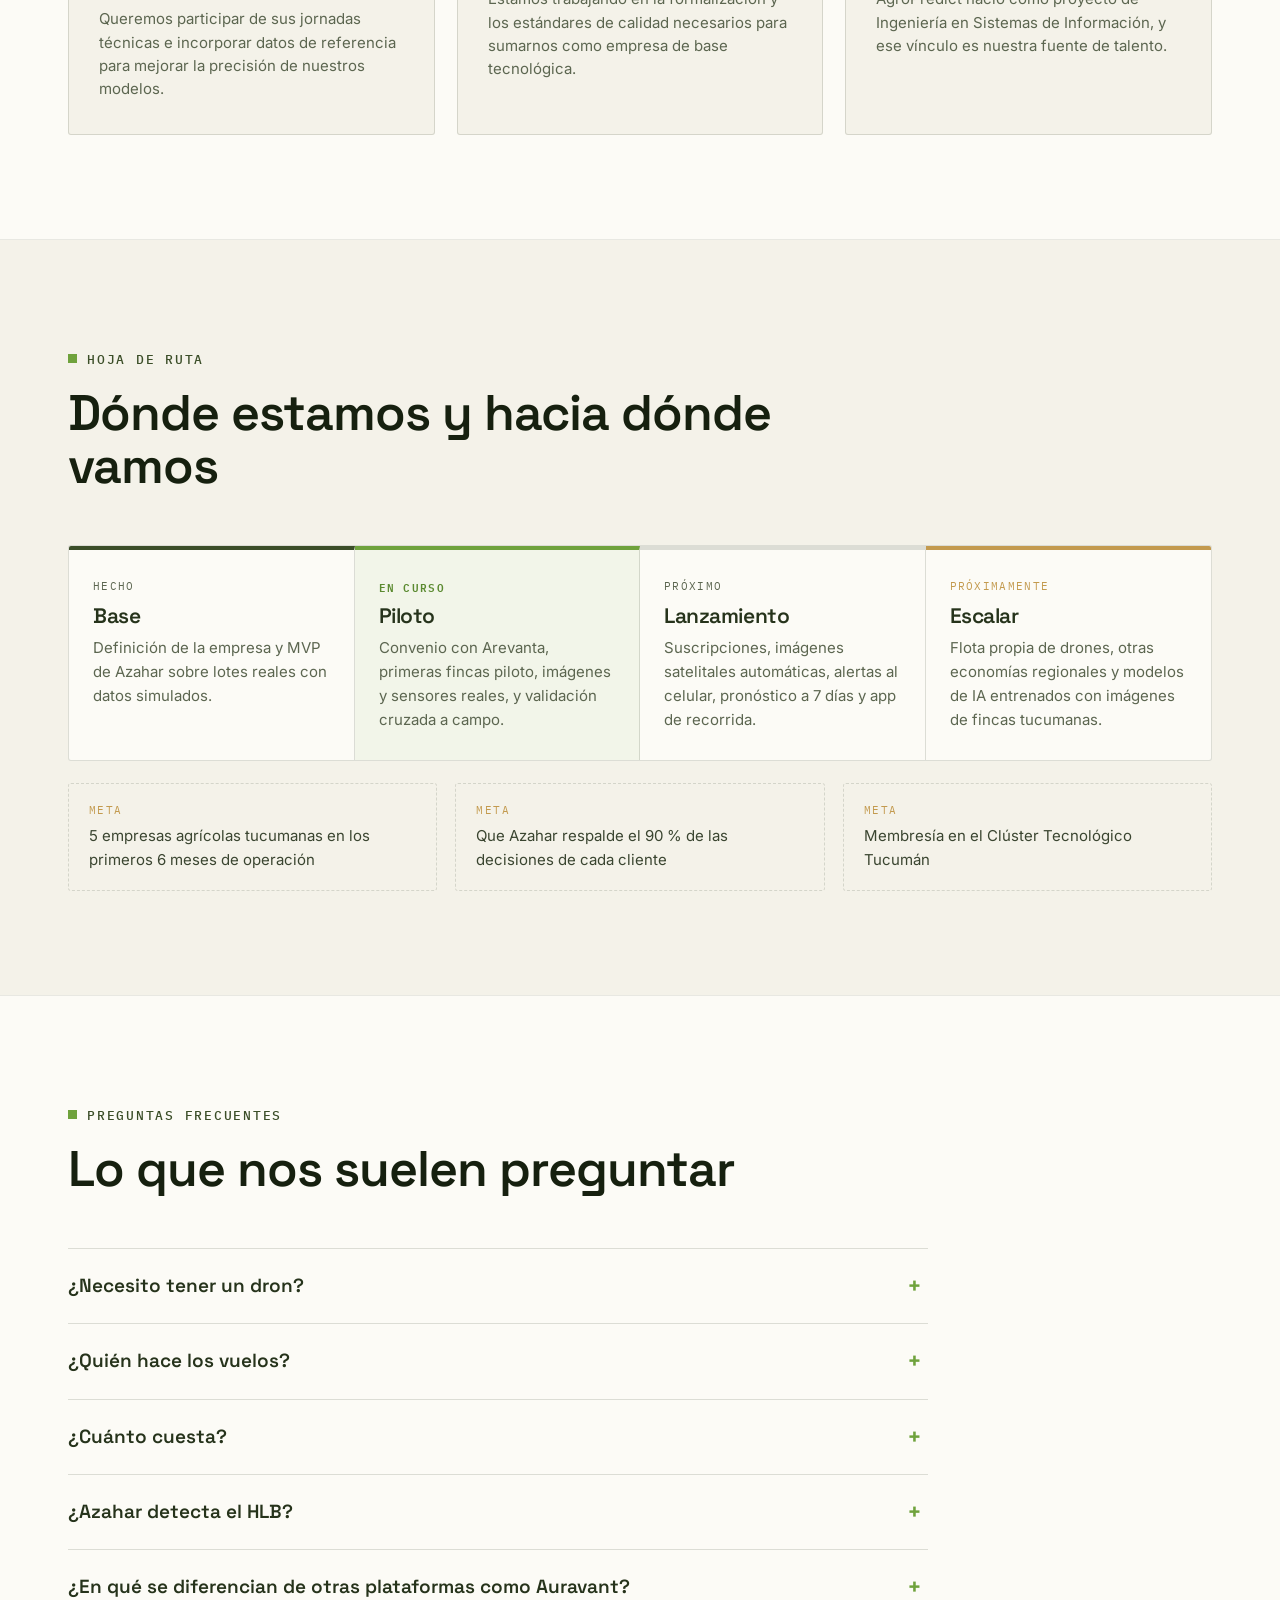
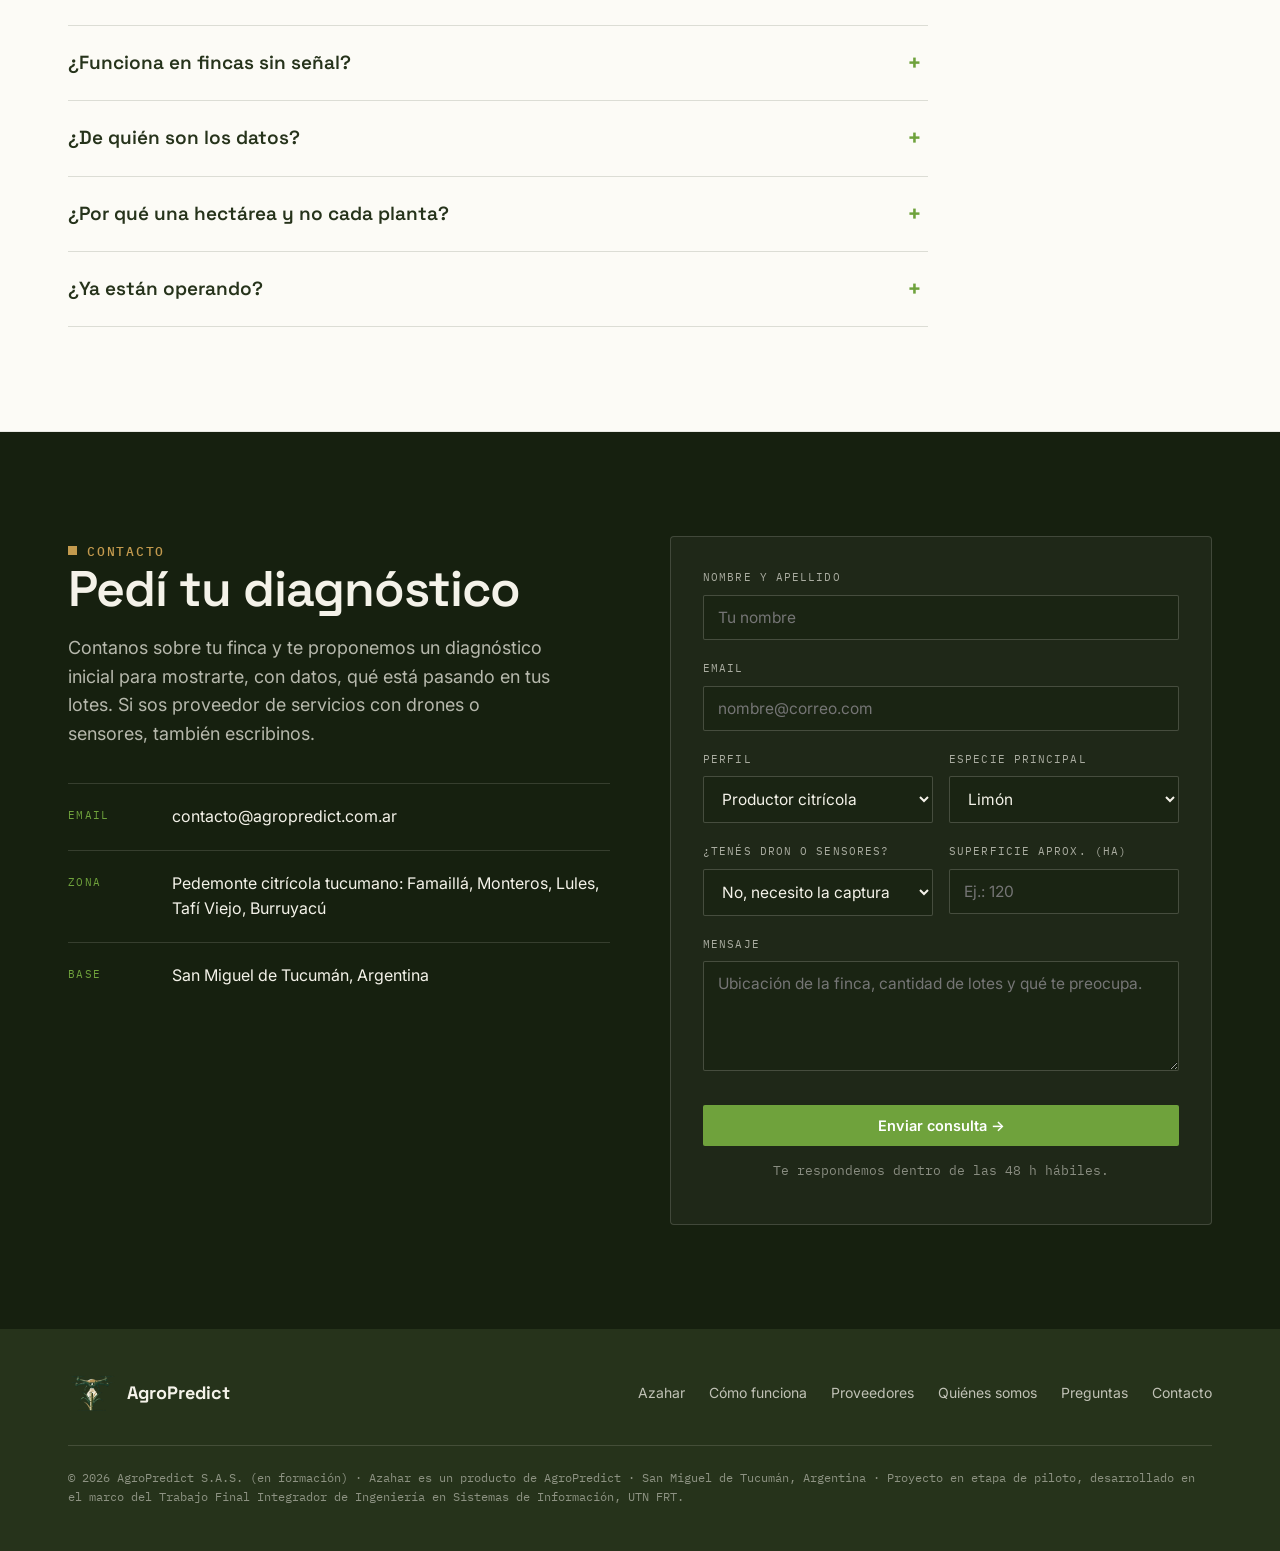
==== commit 557e8bbe: "Unifica documentación de AgroPredict/Azahar y actualiza la landing - Crea doc/[doc]-documento_maestr" ====
--- a/landing.html
+++ b/landing.html
@@ -3,8 +3,8 @@
 <head>
 <meta charset="utf-8">
 <meta name="viewport" content="width=device-width, initial-scale=1">
-<title>AgroPredict — Tecnología que hace crecer al campo tucumano</title>
-<meta name="description" content="Agricultura de precisión en Tucumán: drones multiespectrales, sensores IoT e inteligencia artificial para monitorear cultivos, detectar plagas a tiempo y decidir con datos.">
+<title>AgroPredict · Azahar — Agricultura de precisión para el citrus tucumano</title>
+<meta name="description" content="Azahar, la plataforma de AgroPredict, combina imágenes de dron, sensores de suelo y conocimiento agronómico del citrus para decirte qué atender hoy en tu finca, hectárea por hectárea. Programa de fincas piloto en Tucumán.">
 <link rel="preconnect" href="https://fonts.googleapis.com">
 <link rel="preconnect" href="https://fonts.gstatic.com" crossorigin>
 <link href="https://fonts.googleapis.com/css2?family=Space+Grotesk:wght@400;500;600;700&family=Inter:wght@400;500;600&family=IBM+Plex+Mono:wght@400;500;600&display=swap" rel="stylesheet">
@@ -20,34 +20,259 @@
       <span class="bt"><strong>AgroPredict</strong><span>Agricultura de precisión</span></span>
     </a>
     <nav class="nav-links" id="menu">
+      <a href="#azahar">Azahar</a>
+      <a href="#como">Cómo funciona</a>
+      <a href="#proveedores">Proveedores</a>
       <a href="#quienes">Quiénes somos</a>
-      <a href="#clientes">Clientes</a>
-      <a href="#servicios">Servicios</a>
-      <a href="#socios">Nuestros socios</a>
-      <a href="#contacto">Contacto</a>
+      <a href="#faq">Preguntas</a>
+      <a href="#contacto" class="btn btn-primary nav-mobile-cta">Pedí tu diagnóstico</a>
     </nav>
-    <a href="#contacto" class="btn btn-primary nav-cta">Vuelo de diagnóstico</a>
-    <button class="burger" id="burger" aria-label="Abrir menú"><span></span><span></span><span></span></button>
+    <a href="#contacto" class="btn btn-primary nav-cta">Pedí tu diagnóstico</a>
+    <button class="burger" id="burger" aria-label="Abrir menú" aria-expanded="false" aria-controls="menu"><span></span><span></span><span></span></button>
   </div>
 </header>
 
 <!-- HERO -->
 <section class="hero" id="top" style="padding:0">
-  <div class="hero-bg"><img src="assets/img/hero-bg.jpg" alt="Campo con cultivos en hileras al pie de las sierras tucumanas"></div>
+  <div class="hero-bg"><img src="assets/img/hero-bg.jpg" alt="Cultivo en hileras al pie de las sierras"></div>
   <div class="scan"></div>
   <div class="wrap hero-inner">
-    <span class="eyebrow hero-eyebrow">Tucumán · Drones · IoT · Inteligencia artificial</span>
-    <h1>Tecnología que hace crecer al <em>campo tucumano</em></h1>
-    <p class="lead">Transformamos la inspección visual manual en decisiones basadas en datos. Drones multiespectrales, sensores IoT y modelos de IA que detectan plagas y estrés hídrico antes de que se vean a simple vista.</p>
+    <span class="pill"><span class="dot g"></span>Programa de fincas piloto abierto</span>
+    <span class="eyebrow hero-eyebrow">Agricultura de precisión para citrus · Tucumán</span>
+    <h1>Sabé qué atender hoy en tu finca, <em>hectárea por hectárea</em></h1>
+    <p class="lead">Azahar, la plataforma de AgroPredict, combina imágenes de dron, sensores de suelo y conocimiento agronómico del citrus para convertir datos en tareas concretas. No necesitás tener drones: la captura la coordinamos con proveedores especializados.</p>
     <div class="hero-actions">
-      <a href="#contacto" class="btn btn-primary">Solicitar un vuelo de diagnóstico →</a>
-      <a href="#servicios" class="btn btn-ghost">Ver servicios</a>
-    </div>
-    <div class="telemetry" aria-hidden="true">
-      <div class="cell"><div class="k">Finca monitoreada</div><div class="v">FT-04</div></div>
-      <div class="cell"><div class="k">Índice NDVI</div><div class="v"><span class="dot g"></span>0.78</div></div>
-      <div class="cell"><div class="k">Estrés hídrico</div><div class="v"><span class="dot y"></span>Bajo</div></div>
-      <div class="cell"><div class="k">Coordenadas</div><div class="v" style="font-size:15px">-26.85, -65.20</div></div>
+      <a href="#contacto" class="btn btn-primary">Pedí tu diagnóstico →</a>
+      <a href="#azahar" class="btn btn-ghost">Conocé Azahar</a>
+    </div>
+    <div class="telemetry-wrap">
+      <div class="telemetry-tag">Vista demo de Azahar</div>
+      <div class="telemetry" aria-hidden="true">
+        <div class="cell"><div class="k">Establecimiento</div><div class="v" style="font-size:15px">Finca Santa Lucía · Monteros</div></div>
+        <div class="cell"><div class="k">Salud integral</div><div class="v"><span class="dot g"></span>78/100</div></div>
+        <div class="cell"><div class="k">Riesgo psílido</div><div class="v"><span class="dot y"></span>Moderado</div></div>
+        <div class="cell"><div class="k">Tareas de hoy</div><div class="v">3</div></div>
+      </div>
+    </div>
+  </div>
+</section>
+
+<!-- PROBLEMA -->
+<section id="problema">
+  <div class="wrap">
+    <div class="sec-head">
+      <span class="eyebrow">El problema</span>
+      <h2>En el campo, cuando se ve, ya es tarde</h2>
+      <p>En el citrus tucumano el monitoreo sanitario y del vigor se sigue haciendo a pie. Mientras tanto, el software agropecuario de la provincia se ocupa casi solo de la gestión administrativa y contable.</p>
+    </div>
+    <div class="prob-grid">
+      <div class="prob">
+        <div class="n">01</div>
+        <h3>Monitoreo a pie</h3>
+        <p>Los muestreos manuales son lentos, caros y cubren solo una parte de la finca.</p>
+      </div>
+      <div class="prob">
+        <div class="n">02</div>
+        <h3>Detección tardía</h3>
+        <p>Cuando el estrés hídrico o una anomalía en la hoja se ven a simple vista, la pérdida ya ocurrió.</p>
+      </div>
+      <div class="prob">
+        <div class="n">03</div>
+        <h3>Aplicaciones a ciegas</h3>
+        <p>Sin saber dónde está el problema, se termina aplicando de más, en un cultivo con enfermedades graves como el HLB.</p>
+      </div>
+    </div>
+  </div>
+</section>
+
+<!-- AZAHAR -->
+<section id="azahar">
+  <div class="wrap">
+    <div class="sec-head">
+      <span class="eyebrow">Azahar</span>
+      <h2>De los datos a la tarea del día</h2>
+      <p>Azahar arma una grilla de una hectárea sobre tus lotes y compara cada hectárea con un lote sano de la misma especie y edad. Así un lote joven no aparece como enfermo solo porque tiene menos follaje.</p>
+    </div>
+    <div class="svc-grid">
+      <div class="svc"><div class="ndvi"></div>
+        <div class="ico"><svg viewBox="0 0 24 24" fill="none" stroke="currentColor" stroke-width="1.7"><path d="M9 6h11M9 12h11M9 18h11"/><path d="M4 6l1 1 2-2M4 12l1 1 2-2M4 18l1 1 2-2"/></svg></div>
+        <div class="idx">01 · Tareas de hoy</div>
+        <h3>Qué hacer, dónde y cómo</h3>
+        <p>Una lista corta, ordenada por urgencia y en lenguaje simple, con «Ver en el mapa» y «Cómo hacerlo» en cada tarea.</p>
+      </div>
+      <div class="svc"><div class="ndvi"></div>
+        <div class="ico"><svg viewBox="0 0 24 24" fill="none" stroke="currentColor" stroke-width="1.7"><rect x="3" y="3" width="18" height="18" rx="1.5"/><path d="M3 9h18M3 15h18M9 3v18M15 3v18"/></svg></div>
+        <div class="idx">02 · Mapa por hectárea</div>
+        <h3>Salud, agua y riesgo</h3>
+        <p>Capas simples para el productor e índices técnicos (NDVI, NDRE, NDMI) para el asesor, sobre mapa satelital, híbrido o de relieve.</p>
+      </div>
+      <div class="svc"><div class="ndvi"></div>
+        <div class="ico"><svg viewBox="0 0 24 24" fill="none" stroke="currentColor" stroke-width="1.7"><path d="M12 3l8 4v5c0 5-3.5 8-8 9-4.5-1-8-4-8-9V7z"/><path d="M12 8v5M12 16v.5"/></svg></div>
+        <div class="idx">03 · Sanidad</div>
+        <h3>Riesgo de 8 plagas y enfermedades</h3>
+        <p>Psílido del HLB, mancha negra, cancrosis, mosca de los frutos, ácaros, Phytophthora y minador. Ante una clorosis compatible con HLB, te indica revisar y notificar a SENASA.</p>
+      </div>
+      <div class="svc"><div class="ndvi"></div>
+        <div class="ico"><svg viewBox="0 0 24 24" fill="none" stroke="currentColor" stroke-width="1.7"><path d="M12 3c3.5 4.5 6 7.6 6 10.5A6 6 0 0 1 6 13.5C6 10.6 8.5 7.5 12 3z"/></svg></div>
+        <div class="idx">04 · Riego</div>
+        <h3>Cuánta agua y dónde</h3>
+        <p>Humedad de suelo a 30 y 60 cm frente al umbral del cultivo, y la lámina a reponer en milímetros.</p>
+      </div>
+      <div class="svc"><div class="ndvi"></div>
+        <div class="ico"><svg viewBox="0 0 24 24" fill="none" stroke="currentColor" stroke-width="1.7"><circle cx="12" cy="13" r="7"/><path d="M12 6c0-2 1-3 3-3M12 10v3l2 2"/></svg></div>
+        <div class="idx">05 · Cosecha</div>
+        <h3>Madurez y toneladas</h3>
+        <p>Lotes listos, fecha estimada de madurez, toneladas esperadas y registro de muestreos para planificar cuadrillas y empaque.</p>
+      </div>
+      <div class="svc"><div class="ndvi"></div>
+        <div class="ico"><svg viewBox="0 0 24 24" fill="none" stroke="currentColor" stroke-width="1.7"><rect x="3" y="4" width="18" height="14" rx="1.5"/><path d="M3 9h18M8 4v14"/></svg></div>
+        <div class="idx">06 · Cartera y datos</div>
+        <h3>Para el asesor técnico</h3>
+        <p>Comparación de todos los establecimientos de tus clientes y exportación de zonas de manejo (shapefile), grilla (GeoJSON) y tabla (CSV).</p>
+      </div>
+    </div>
+    <div class="metrics">
+      <div class="metric"><div class="n">1<span> ha</span></div><div class="l">unidad mínima de análisis: el nivel en el que el productor puede actuar</div></div>
+      <div class="metric"><div class="n">8</div><div class="l">plagas y enfermedades del citrus modeladas con clima, etapa del cultivo y variedad</div></div>
+      <div class="metric"><div class="n">0–100</div><div class="l">índice de salud integral que combina vigor, clorofila y agua en la hoja</div></div>
+    </div>
+    <div class="status-note">
+      <span class="status-tag">Estado: piloto</span>
+      <p>Hoy Azahar funciona en modo demostración sobre lotes reales de Monteros y Famaillá, con datos de vuelo y de sensores simulados. En el programa piloto lo conectamos a imágenes y sensores reales: está diseñado para que cambie solo la fuente de datos.</p>
+    </div>
+  </div>
+</section>
+
+<!-- CÓMO FUNCIONA -->
+<section id="como">
+  <div class="wrap">
+    <div class="sec-head">
+      <span class="eyebrow">Cómo funciona</span>
+      <h2>Vos ponés la finca. El resto lo coordinamos</h2>
+      <p>AgroPredict es una empresa de software. No necesitás invertir en equipos: los datos del campo llegan por uno de dos caminos.</p>
+    </div>
+    <div class="steps">
+      <div class="step"><div class="sn">1</div><h3>Captura</h3><p>Vuelo con dron multiespectral y nodos de sensores de suelo y clima en tus lotes.</p></div>
+      <div class="step"><div class="sn">2</div><h3>Análisis</h3><p>Azahar calcula índices por hectárea y los cruza con reglas agronómicas propias del citrus.</p></div>
+      <div class="step"><div class="sn">3</div><h3>Decisión</h3><p>Recibís las tareas del día, y nuestro ingeniero agrónomo valida a campo las alertas críticas.</p></div>
+    </div>
+    <div class="paths">
+      <div class="path">
+        <div class="path-k">Camino A</div>
+        <h3>¿Ya tenés dron o sensores? Traé tus datos</h3>
+        <p>Cargás en Azahar tus imágenes multiespectrales y las lecturas de tus sensores (CSV). Contratás solo la suscripción.</p>
+      </div>
+      <div class="path path-main">
+        <div class="path-k">Camino B · el más común</div>
+        <h3>¿No tenés equipo? Lo coordinamos nosotros</h3>
+        <p>Armamos un único paquete de puesta en marcha con:</p>
+        <ul class="ticks">
+          <li>vuelo de mapeo con un proveedor aliado,</li>
+          <li>instalación de sensores,</li>
+          <li>alta de tus lotes en Azahar,</li>
+          <li>validación a campo y capacitación.</li>
+        </ul>
+        <p>Un solo interlocutor y una sola propuesta.</p>
+      </div>
+    </div>
+  </div>
+</section>
+
+<!-- CÓMO EMPEZAR -->
+<section id="empezar">
+  <div class="wrap">
+    <div class="sec-head">
+      <span class="eyebrow">Cómo empezar</span>
+      <h2>Primero te mostramos qué pasa en tu finca</h2>
+      <p>No publicamos precios porque cada finca es distinta: superficie, cantidad de lotes, ubicación y si ya contás con equipo propio. Empezamos con un diagnóstico y, si te sirve, armamos la propuesta.</p>
+    </div>
+    <div class="offer">
+      <div class="off">
+        <div class="off-n">01</div>
+        <h3>Diagnóstico inicial</h3>
+        <p>Relevamos una muestra de tu finca, generamos el reporte de Azahar y nuestro agrónomo lo recorre con vos. Si ya tenés datos, lo hacemos con ellos.</p>
+        <span class="off-tag">Condiciones de piloto</span>
+      </div>
+      <div class="off">
+        <div class="off-n">02</div>
+        <h3>Puesta en marcha</h3>
+        <p>Todo el setup inicial con precio integrado: vuelo de mapeo, sensores, alta de lotes y capacitación. Si contratás, el diagnóstico se descuenta.</p>
+        <span class="off-tag">Solo si no tenés equipo propio</span>
+      </div>
+      <div class="off">
+        <div class="off-n">03</div>
+        <h3>Suscripción a Azahar</h3>
+        <p>Acceso a la plataforma para vos y tu asesor, con soporte y asesoramiento agronómico incluido.</p>
+        <span class="off-tag">Asesoramiento incluido</span>
+      </div>
+    </div>
+    <div class="center-cta"><a href="#contacto" class="btn btn-dark">Pedí tu diagnóstico →</a></div>
+  </div>
+</section>
+
+<!-- PROVEEDORES -->
+<section id="proveedores">
+  <div class="wrap">
+    <div class="sec-head">
+      <span class="eyebrow">Proveedores</span>
+      <h2>Una red de captura especializada, coordinada por AgroPredict</h2>
+      <p>En Tucumán todavía no hay empresas dedicadas a relevar cultivos con drones. Por eso trabajamos con proveedores que ya lo hacen, bajo un mismo protocolo de vuelo y de entrega de datos.</p>
+    </div>
+    <div class="prov-main">
+      <div class="prov-main-head">
+        <div class="badge-lg">AR</div>
+        <div>
+          <div class="role">Proveedor principal · Mendoza</div>
+          <h3>Arevanta</h3>
+        </div>
+        <span class="status-tag">Convenio en gestión</span>
+      </div>
+      <p>Empresa de servicios agrícolas con drones: mapeo multiespectral, monitoreo de cultivos y fumigación de precisión, con equipo propio (DJI Mavic 3 Multispectral y DJI Agras) e ingenieros agrónomos. Su servicio de captura y Azahar se complementan: ellos generan las imágenes y nosotros las convertimos en decisiones.</p>
+      <p class="muted-s">Para acortar la distancia organizamos campañas por zona, agrupando fincas del pedemonte tucumano en una misma ventana de fechas.</p>
+    </div>
+    <div class="soc-grid">
+      <div class="soc">
+        <div class="badge">PL</div>
+        <div class="role">Contratación por campaña</div>
+        <h3>Pilotos de drones acreditados de la región</h3>
+        <p>Operadores locales que vuelan con nuestro protocolo cuando no conviene trasladar un equipo desde otra provincia.</p>
+      </div>
+      <div class="soc">
+        <div class="badge">IoT</div>
+        <div class="role">Hardware e instalación</div>
+        <h3>Proveedores de sensores y estaciones</h3>
+        <p>Nodos de humedad de suelo y clima, instalados por técnicos contratados por obra. En evaluación: el sensor de humedad B01 desarrollado por INTA.</p>
+      </div>
+      <div class="soc">
+        <div class="badge">VOS</div>
+        <div class="role">Equipo propio</div>
+        <h3>El propio productor</h3>
+        <p>Si ya tenés dron multiespectral o sensores, tus datos entran a Azahar igual que los de cualquier proveedor.</p>
+      </div>
+    </div>
+    <div class="join">
+      <div>
+        <h3>¿Brindás servicios con drones o sensores en el NOA?</h3>
+        <p>Sumate a la red de proveedores de AgroPredict.</p>
+      </div>
+      <a href="#contacto" class="btn btn-primary" data-perfil="Proveedor de drones o sensores">Quiero sumarme →</a>
+    </div>
+  </div>
+</section>
+
+<!-- CLIENTES -->
+<section id="clientes">
+  <div class="wrap">
+    <div class="sec-head">
+      <span class="eyebrow">Para quién</span>
+      <h2>Hecho para el citrus tucumano</h2>
+      <p>Limón, naranja, mandarina y pomelo. Empezamos por el cultivo donde detectar a tiempo vale más.</p>
+    </div>
+    <div class="cli-grid">
+      <div class="cli"><div class="tag">Citricultura</div><h3>Productores citrícolas</h3><p>Saber qué lotes necesitan riego, dónde hay un foco sanitario y cuándo cosechar, sin recorrer todo a ciegas.</p></div>
+      <div class="cli"><div class="tag">Asesoramiento</div><h3>Asesores y consultoras</h3><p>Seguir los establecimientos de varios clientes desde un solo lugar y priorizar recorridas.</p></div>
+      <div class="cli"><div class="tag">Agroempresas</div><h3>Empresas citrícolas y empaques</h3><p>Información objetiva por hectárea para planificar insumos, cuadrillas y logística de cosecha.</p></div>
+      <div class="cli cli-soon"><div class="tag">Próximamente</div><h3>Otras economías regionales</h3><p>Cuando validemos el modelo en citrus, lo vamos a llevar a otros cultivos de la región.</p></div>
     </div>
   </div>
 </section>
@@ -57,18 +282,18 @@
   <div class="wrap">
     <div class="sec-head">
       <span class="eyebrow">Quiénes somos</span>
-      <h2>Una empresa tucumana de base tecnológica, cerca del productor</h2>
+      <h2>Una startup tucumana de software para el agro</h2>
     </div>
     <div class="about-grid">
       <div class="about-copy">
-        <p>AgroPredict desarrolla software para <strong>agricultura de precisión</strong>. Usamos drones, sensores IoT e inteligencia artificial para monitorear cultivos y llevar a los productores de la inspección visual manual a una gestión basada en datos reales, mapas de calor y pronósticos de rinde.</p>
-        <p>Nacimos en Tucumán y trabajamos junto a instituciones locales como la EEAOC y el Clúster Tecnológico. Esa <strong>cercanía con el productor</strong> y el soporte técnico en terreno son nuestro diferencial frente a las consultoras externas.</p>
-        <p>Entregamos software funcional y confiable con metodologías ágiles, para que quienes trabajan el campo no se queden atrás en los periodos de mayor actividad fitosanitaria.</p>
+        <p>AgroPredict es una <strong>Sociedad por Acciones Simplificada en formación</strong>, con base en San Miguel de Tucumán. Desarrollamos <strong>Azahar</strong> para llevar la agricultura de precisión al productor citrícola: de la inspección visual a decisiones basadas en datos.</p>
+        <p>Nos enfocamos en el software y en la <strong>cercanía con el productor</strong>. La captura de datos la coordinamos con proveedores especializados, y un ingeniero agrónomo acompaña cada diagnóstico en el terreno.</p>
+        <p>Estamos en <strong>etapa de piloto</strong>: el producto funciona y buscamos las primeras fincas para validarlo a campo con datos reales.</p>
       </div>
       <div class="mv">
         <div class="card">
           <h3>Misión</h3>
-          <p>Brindar herramientas tecnológicas accesibles al productor tucumano para mejorar el control de sus cultivos con drones y sensores, facilitando la detección temprana de problemas y optimizando el uso de recursos.</p>
+          <p>Brindar herramientas tecnológicas accesibles al productor tucumano para mejorar el control de sus cultivos mediante la agricultura de precisión, facilitando la detección temprana de problemas y optimizando el uso de recursos.</p>
         </div>
         <div class="card">
           <h3>Visión</h3>
@@ -76,107 +301,86 @@
         </div>
       </div>
     </div>
-    <div class="metrics">
-      <div class="metric"><div class="n">90<span>%</span></div><div class="l">de las decisiones del cliente respaldadas por nuestros pronósticos</div></div>
-      <div class="metric"><div class="n">3<span> meses</span></div><div class="l">al MVP funcional, con frameworks abiertos y arquitectura en la nube</div></div>
-      <div class="metric"><div class="n">24<span>/7</span></div><div class="l">de monitoreo continuo con datos de drones y sensores en tiempo real</div></div>
-    </div>
-  </div>
-</section>
-
-<!-- CLIENTES -->
-<section id="clientes">
-  <div class="wrap">
-    <div class="sec-head">
-      <span class="eyebrow">A quién apuntamos</span>
-      <h2>Pensado para quienes producen en Tucumán</h2>
-      <p>Trabajamos con productores y empresas agrícolas de las economías regionales del NOA que buscan aumentar la productividad y cuidar sus insumos con evidencia, no con conjeturas.</p>
-    </div>
-    <div class="cli-grid">
-      <div class="cli"><div class="tag">Citricultura</div><h3>Productores citrícolas</h3><p>Detección temprana de plagas y estrés en limón y cítricos, el motor exportador de la provincia.</p></div>
-      <div class="cli"><div class="tag">Caña de azúcar</div><h3>Ingenios y cañeros</h3><p>Monitoreo de grandes superficies y control de estrés hídrico en plena zafra.</p></div>
-      <div class="cli"><div class="tag">Granos y hortalizas</div><h3>Fincas mixtas</h3><p>Mapas de rinde y alertas para optimizar riego, fertilización y aplicaciones.</p></div>
-      <div class="cli"><div class="tag">Agroempresas</div><h3>Empresas agrícolas</h3><p>Dashboards y reportes semanales para equipos que gestionan varias fincas a la vez.</p></div>
-    </div>
-  </div>
-</section>
-
-<!-- SERVICIOS -->
-<section id="servicios">
-  <div class="wrap">
-    <div class="sec-head">
-      <span class="eyebrow">Servicios</span>
-      <h2>Del vuelo a la decisión, todo con evidencia</h2>
-      <p>Capturamos, procesamos y traducimos los datos del campo en información que el productor puede usar desde una tablet, en la oficina o a pie de finca.</p>
-    </div>
-    <div class="svc-grid">
-      <div class="svc"><div class="ndvi"></div>
-        <div class="ico"><svg viewBox="0 0 24 24" fill="none" stroke="currentColor" stroke-width="1.7"><path d="M12 3v6M5 8l7 4 7-4M4 14l8 4 8-4"/><circle cx="12" cy="12" r="1.5" fill="currentColor" stroke="none"/></svg></div>
-        <div class="idx">01 · Captura</div>
-        <h3>Vuelos con drones multiespectrales</h3>
-        <p>Relevamiento aéreo de alta precisión para generar bancos de imágenes que alimentan el análisis y el entrenamiento de la IA.</p>
-      </div>
-      <div class="svc"><div class="ndvi"></div>
-        <div class="ico"><svg viewBox="0 0 24 24" fill="none" stroke="currentColor" stroke-width="1.7"><path d="M4 20V10M9 20V4M14 20v-7M19 20V8"/></svg></div>
-        <div class="idx">02 · Terreno</div>
-        <h3>Sensores IoT en tiempo real</h3>
-        <p>Instalación y calibración de sensores de humedad y temperatura que envían datos continuos al sistema de alertas.</p>
-      </div>
-      <div class="svc"><div class="ndvi"></div>
-        <div class="ico"><svg viewBox="0 0 24 24" fill="none" stroke="currentColor" stroke-width="1.7"><circle cx="12" cy="12" r="3.2"/><path d="M12 3v3M12 18v3M3 12h3M18 12h3M6 6l2 2M16 16l2 2M18 6l-2 2M8 16l-2 2"/></svg></div>
-        <div class="idx">03 · Inteligencia</div>
-        <h3>IA para detección temprana</h3>
-        <p>Modelos de visión artificial que identifican plagas y estrés hídrico antes de que sean visibles, con validación cruzada en terreno.</p>
-      </div>
-      <div class="svc"><div class="ndvi"></div>
-        <div class="ico"><svg viewBox="0 0 24 24" fill="none" stroke="currentColor" stroke-width="1.7"><rect x="3" y="4" width="18" height="14" rx="1.5"/><path d="M3 9h18M8 4v14"/></svg></div>
-        <div class="idx">04 · Visualización</div>
-        <h3>Mapas de calor y dashboards</h3>
-        <p>Interfaces simples, optimizadas para tablets en el campo, con mapas de calor y reportes críticos semanales.</p>
-      </div>
-      <div class="svc"><div class="ndvi"></div>
-        <div class="ico"><svg viewBox="0 0 24 24" fill="none" stroke="currentColor" stroke-width="1.7"><path d="M12 3l8 4v5c0 5-3.5 8-8 9-4.5-1-8-4-8-9V7z"/><path d="M9 12l2 2 4-4"/></svg></div>
-        <div class="idx">05 · Confianza</div>
-        <h3>Alertas y pronósticos de rinde</h3>
-        <p>Notificaciones push y pronósticos que integran datos de la EEAOC y estaciones meteorológicas para decidir a tiempo.</p>
-      </div>
-      <div class="svc"><div class="ndvi"></div>
-        <div class="ico"><svg viewBox="0 0 24 24" fill="none" stroke="currentColor" stroke-width="1.7"><path d="M12 2v4M12 2C8 6 8 9 12 12c4-3 4-6 0-10z"/><path d="M4 20c2-4 5-6 8-6s6 2 8 6"/></svg></div>
-        <div class="idx">06 · Prueba</div>
-        <h3>Vuelo de diagnóstico</h3>
-        <p>Un relevamiento a bajo costo que demuestra el valor del reporte antes de contratar el servicio completo.</p>
-      </div>
-    </div>
-  </div>
-</section>
-
-<!-- SOCIOS -->
-<section id="socios" style="background:var(--paper);border-top:1px solid var(--line-soft);border-bottom:1px solid var(--line-soft)">
-  <div class="wrap">
-    <div class="sec-head">
-      <span class="eyebrow">Nuestros socios</span>
-      <h2>Respaldados por el ecosistema tecnológico y agroindustrial de la provincia</h2>
-      <p>Las alianzas locales nos dan validación, conocimiento del terreno y cercanía real con quienes producen.</p>
-    </div>
-    <div class="soc-grid">
-      <div class="soc">
-        <div class="badge">CT</div>
-        <div class="role">Ecosistema tecnológico</div>
-        <h3>Clúster Tecnológico Tucumán</h3>
-        <p>Respaldo institucional y alianzas comerciales con empresas de base tecnológica de la provincia.</p>
-      </div>
-      <div class="soc">
-        <div class="badge">UTN</div>
-        <div class="role">Academia e innovación</div>
-        <h3>Universidad Tecnológica Nacional — FRT</h3>
-        <p>Vínculo con talento en ingeniería y desarrollo, y marco académico para la formación del equipo.</p>
-      </div>
-      <div class="soc">
-        <div class="badge">EEA</div>
-        <div class="role">Ciencia agroindustrial</div>
-        <h3>EEAOC — Estación Experimental Obispo Colombres</h3>
-        <p>Datos, normativas y validación técnica del sector para mejorar la precisión de nuestros modelos.</p>
-      </div>
+    <div class="eco">
+      <div class="eco-head">Ecosistema con el que buscamos trabajar</div>
+      <div class="soc-grid">
+        <div class="soc">
+          <div class="badge">EEA</div>
+          <div class="role">Objetivo · validación técnica</div>
+          <h3>EEAOC — Estación Experimental Obispo Colombres</h3>
+          <p>Queremos participar de sus jornadas técnicas e incorporar datos de referencia para mejorar la precisión de nuestros modelos.</p>
+        </div>
+        <div class="soc">
+          <div class="badge">CT</div>
+          <div class="role">Objetivo · membresía</div>
+          <h3>Clúster Tecnológico Tucumán</h3>
+          <p>Estamos trabajando en la formalización y los estándares de calidad necesarios para sumarnos como empresa de base tecnológica.</p>
+        </div>
+        <div class="soc">
+          <div class="badge">UTN</div>
+          <div class="role">Origen del proyecto</div>
+          <h3>UTN — Facultad Regional Tucumán</h3>
+          <p>AgroPredict nació como proyecto de Ingeniería en Sistemas de Información, y ese vínculo es nuestra fuente de talento.</p>
+        </div>
+      </div>
+    </div>
+  </div>
+</section>
+
+<!-- HOJA DE RUTA -->
+<section id="ruta">
+  <div class="wrap">
+    <div class="sec-head">
+      <span class="eyebrow">Hoja de ruta</span>
+      <h2>Dónde estamos y hacia dónde vamos</h2>
+    </div>
+    <div class="road">
+      <div class="phase done">
+        <div class="ph-s">Hecho</div>
+        <h3>Base</h3>
+        <p>Definición de la empresa y MVP de Azahar sobre lotes reales con datos simulados.</p>
+      </div>
+      <div class="phase now">
+        <div class="ph-s">En curso</div>
+        <h3>Piloto</h3>
+        <p>Convenio con Arevanta, primeras fincas piloto, imágenes y sensores reales, y validación cruzada a campo.</p>
+      </div>
+      <div class="phase">
+        <div class="ph-s">Próximo</div>
+        <h3>Lanzamiento</h3>
+        <p>Suscripciones, imágenes satelitales automáticas, alertas al celular, pronóstico a 7 días y app de recorrida.</p>
+      </div>
+      <div class="phase soon">
+        <div class="ph-s">Próximamente</div>
+        <h3>Escalar</h3>
+        <p>Flota propia de drones, otras economías regionales y modelos de IA entrenados con imágenes de fincas tucumanas.</p>
+      </div>
+    </div>
+    <div class="goals">
+      <div class="goal"><span>Meta</span>5 empresas agrícolas tucumanas en los primeros 6 meses de operación</div>
+      <div class="goal"><span>Meta</span>Que Azahar respalde el 90 % de las decisiones de cada cliente</div>
+      <div class="goal"><span>Meta</span>Membresía en el Clúster Tecnológico Tucumán</div>
+    </div>
+  </div>
+</section>
+
+<!-- FAQ -->
+<section id="faq">
+  <div class="wrap">
+    <div class="sec-head">
+      <span class="eyebrow">Preguntas frecuentes</span>
+      <h2>Lo que nos suelen preguntar</h2>
+    </div>
+    <div class="faq">
+      <details><summary>¿Necesito tener un dron?</summary><p>No. Si ya tenés dron multiespectral o sensores, cargás tus datos. Si no, coordinamos la captura con proveedores aliados dentro del paquete de puesta en marcha.</p></details>
+      <details><summary>¿Quién hace los vuelos?</summary><p>Proveedores especializados, en primer lugar Arevanta (convenio en gestión), y pilotos acreditados de la región que trabajan con nuestro protocolo. Vos hablás solo con AgroPredict.</p></details>
+      <details><summary>¿Cuánto cuesta?</summary><p>Depende de la superficie, la cantidad de lotes y si ya tenés equipo. Por eso empezamos con un diagnóstico y después armamos una propuesta con precio integrado.</p></details>
+      <details><summary>¿Azahar detecta el HLB?</summary><p>No lo diagnostica. Detecta una pérdida de clorofila localizada, compatible con HLB, y te indica revisar las plantas y, si hay síntomas, notificar a SENASA, porque es una enfermedad de denuncia obligatoria.</p></details>
+      <details><summary>¿En qué se diferencian de otras plataformas como Auravant?</summary><p>Usamos el detalle del dron y no solo imagen satelital, nos especializamos en citrus, te damos tareas concretas en lugar de mapas para interpretar e incluimos un agrónomo que valida a campo.</p></details>
+      <details><summary>¿Funciona en fincas sin señal?</summary><p>Sí. Las imágenes se descargan en el campo y se procesan después, y Azahar puede usarse sin conexión. Lo único que necesita internet es el mapa de fondo.</p></details>
+      <details><summary>¿De quién son los datos?</summary><p>Del productor. Cada usuario ve solo lo suyo y puede exportar toda su información cuando quiera.</p></details>
+      <details><summary>¿Por qué una hectárea y no cada planta?</summary><p>Porque es el nivel en el que se puede actuar, como regar un sector o revisar un foco, y mantiene el sistema liviano.</p></details>
+      <details><summary>¿Ya están operando?</summary><p>Estamos en etapa de piloto: Azahar funciona y buscamos las primeras fincas para validarlo a campo con datos reales.</p></details>
     </div>
   </div>
 </section>
@@ -187,12 +391,12 @@
     <div class="contact-grid">
       <div>
         <span class="eyebrow">Contacto</span>
-        <h2>Pedí tu vuelo de diagnóstico</h2>
-        <p class="lead">Contanos sobre tu finca y coordinamos un relevamiento para mostrarte, con datos reales, qué está pasando en tus cultivos.</p>
+        <h2>Pedí tu diagnóstico</h2>
+        <p class="lead">Contanos sobre tu finca y te proponemos un diagnóstico inicial para mostrarte, con datos, qué está pasando en tus lotes. Si sos proveedor de servicios con drones o sensores, también escribinos.</p>
         <div class="contact-list">
           <div class="row"><div class="k">Email</div><div class="val">contacto@agropredict.com.ar</div></div>
-          <div class="row"><div class="k">Zona</div><div class="val">San Miguel de Tucumán y alrededores, Argentina</div></div>
-          <div class="row"><div class="k">Horario</div><div class="val">Lunes a viernes, 9 a 18 h</div></div>
+          <div class="row"><div class="k">Zona</div><div class="val">Pedemonte citrícola tucumano: Famaillá, Monteros, Lules, Tafí Viejo, Burruyacú</div></div>
+          <div class="row"><div class="k">Base</div><div class="val">San Miguel de Tucumán, Argentina</div></div>
         </div>
       </div>
       <form class="form" id="contactForm" novalidate>
@@ -204,19 +408,46 @@
           <label for="email">Email</label>
           <input id="email" name="email" type="email" placeholder="nombre@correo.com" required>
         </div>
+        <div class="field-row">
+          <div class="field">
+            <label for="perfil">Perfil</label>
+            <select id="perfil" name="perfil">
+              <option>Productor citrícola</option>
+              <option>Asesor técnico / consultora</option>
+              <option>Empresa citrícola / empaque</option>
+              <option>Proveedor de drones o sensores</option>
+              <option>Otro</option>
+            </select>
+          </div>
+          <div class="field">
+            <label for="especie">Especie principal</label>
+            <select id="especie" name="especie">
+              <option>Limón</option>
+              <option>Naranja</option>
+              <option>Mandarina</option>
+              <option>Pomelo</option>
+              <option>Otro cultivo (próximamente)</option>
+            </select>
+          </div>
+        </div>
+        <div class="field-row">
+          <div class="field">
+            <label for="equipo">¿Tenés dron o sensores?</label>
+            <select id="equipo" name="equipo">
+              <option>No, necesito la captura</option>
+              <option>Tengo dron multiespectral</option>
+              <option>Tengo sensores</option>
+              <option>Tengo ambos</option>
+            </select>
+          </div>
+          <div class="field">
+            <label for="superficie">Superficie aprox. (ha)</label>
+            <input id="superficie" name="superficie" type="number" min="0" placeholder="Ej.: 120">
+          </div>
+        </div>
         <div class="field">
-          <label for="cultivo">Cultivo principal</label>
-          <select id="cultivo" name="cultivo">
-            <option>Citrus / limón</option>
-            <option>Caña de azúcar</option>
-            <option>Granos</option>
-            <option>Hortalizas</option>
-            <option>Otro</option>
-          </select>
-        </div>
-        <div class="field">
-          <label for="mensaje">¿Qué querés monitorear?</label>
-          <textarea id="mensaje" name="mensaje" placeholder="Contanos sobre tu finca: superficie, ubicación y qué te preocupa."></textarea>
+          <label for="mensaje">Mensaje</label>
+          <textarea id="mensaje" name="mensaje" placeholder="Ubicación de la finca, cantidad de lotes y qué te preocupa."></textarea>
         </div>
         <button type="submit" class="btn btn-primary">Enviar consulta →</button>
         <p class="form-note" id="formNote">Te respondemos dentro de las 48 h hábiles.</p>
@@ -233,13 +464,14 @@
       <strong>AgroPredict</strong>
     </div>
     <nav class="ft-links">
+      <a href="#azahar">Azahar</a>
+      <a href="#como">Cómo funciona</a>
+      <a href="#proveedores">Proveedores</a>
       <a href="#quienes">Quiénes somos</a>
-      <a href="#clientes">Clientes</a>
-      <a href="#servicios">Servicios</a>
-      <a href="#socios">Socios</a>
+      <a href="#faq">Preguntas</a>
       <a href="#contacto">Contacto</a>
     </nav>
-    <div class="ft-copy">© 2026 AgroPredict · Agricultura de precisión · San Miguel de Tucumán, Argentina · Tecnología que hace crecer al campo tucumano.</div>
+    <div class="ft-copy">© 2026 AgroPredict S.A.S. (en formación) · Azahar es un producto de AgroPredict · San Miguel de Tucumán, Argentina · Proyecto en etapa de piloto, desarrollado en el marco del Trabajo Final Integrador de Ingeniería en Sistemas de Información, UTN FRT.</div>
   </div>
 </footer>
 
--- a/css/styles.css
+++ b/css/styles.css
@@ -76,8 +76,8 @@
 .hero-bg::after{
   content:"";position:absolute;inset:0;
   background:
-    linear-gradient(180deg,rgba(22,32,15,.55) 0%,rgba(22,32,15,.30) 40%,rgba(22,32,15,.78) 100%),
-    linear-gradient(90deg,rgba(22,32,15,.72) 0%,rgba(22,32,15,.20) 60%,rgba(22,32,15,0) 100%);
+    linear-gradient(180deg,rgba(22,32,15,.65) 0%,rgba(22,32,15,.45) 45%,rgba(22,32,15,.84) 100%),
+    linear-gradient(90deg,rgba(22,32,15,.82) 0%,rgba(22,32,15,.42) 60%,rgba(22,32,15,.15) 100%);
 }
 /* scan-line signature */
 .scan{position:absolute;left:0;right:0;height:2px;z-index:1;pointer-events:none;
@@ -85,25 +85,25 @@
   box-shadow:0 0 22px 3px rgba(111,162,60,.35);
   animation:scan 7s linear infinite;opacity:.85}
 @keyframes scan{0%{top:8%}50%{top:88%}100%{top:8%}}
-.hero-inner{position:relative;z-index:2;display:flex;flex-direction:column;justify-content:center;width:100%;padding:60px 0 40px}
-.hero-eyebrow{color:var(--gold)}
-.hero-eyebrow::before{background:var(--gold)}
-.hero h1{font-size:clamp(38px,6.4vw,80px);font-weight:600;max-width:15ch;margin:22px 0 0}
-.hero h1 em{font-style:normal;color:var(--sap);
-  background:linear-gradient(transparent 62%,rgba(111,162,60,.32) 62%)}
-.hero p.lead{max-width:52ch;font-size:clamp(16px,1.9vw,20px);color:rgba(244,242,233,.9);margin:26px 0 0;line-height:1.55}
-.hero-actions{display:flex;flex-wrap:wrap;gap:14px;margin-top:34px}
+.hero-inner{position:relative;z-index:2;display:flex;flex-direction:column;justify-content:center;width:100%;padding:28px 28px 24px}
+.hero-eyebrow{color:#E8C678}
+.hero-eyebrow::before{background:#E8C678}
+.hero h1{font-size:clamp(34px,4.9vw,64px);font-weight:600;max-width:17ch;margin:14px 0 0;text-shadow:0 2px 18px rgba(22,32,15,.45)}
+.hero h1 em{font-style:normal;color:#9ED466;
+  background:linear-gradient(transparent 66%,rgba(158,212,102,.25) 66%)}
+.hero p.lead{max-width:54ch;font-size:clamp(16px,1.6vw,18.5px);color:rgba(244,242,233,.92);margin:18px 0 0;line-height:1.52}
+.hero-actions{display:flex;flex-wrap:wrap;gap:14px;margin-top:24px}
 
 /* telemetry readout */
 .telemetry{
-  margin-top:auto;display:grid;grid-template-columns:repeat(4,1fr);gap:0;
-  border:1px solid rgba(244,242,233,.22);border-radius:2px;overflow:hidden;
-  background:rgba(22,32,15,.42);backdrop-filter:blur(4px);max-width:760px;
-}
-.telemetry .cell{padding:14px 18px;border-right:1px solid rgba(244,242,233,.15)}
+  margin-top:auto;display:grid;grid-template-columns:1.7fr 1fr 1fr .7fr;gap:0;
+  border:1px solid rgba(244,242,233,.24);border-radius:2px;overflow:hidden;
+  background:rgba(22,32,15,.55);backdrop-filter:blur(4px);max-width:860px;
+}
+.telemetry .cell{padding:12px 16px;border-right:1px solid rgba(244,242,233,.15)}
 .telemetry .cell:last-child{border-right:0}
-.telemetry .k{font-family:var(--mono);font-size:10.5px;letter-spacing:.13em;text-transform:uppercase;color:rgba(244,242,233,.6)}
-.telemetry .v{font-family:var(--mono);font-size:19px;font-weight:600;margin-top:4px;display:flex;align-items:center;gap:8px}
+.telemetry .k{font-family:var(--mono);font-size:10.5px;letter-spacing:.13em;text-transform:uppercase;color:rgba(244,242,233,.7)}
+.telemetry .v{font-family:var(--mono);font-size:17px;font-weight:600;margin-top:4px;display:flex;align-items:center;gap:8px}
 .dot{width:8px;height:8px;border-radius:50%;display:inline-block}
 .dot.g{background:var(--ndvi-green)}
 .dot.y{background:var(--ndvi-gold)}
@@ -196,13 +196,127 @@
 .ft-links a:hover{color:var(--cream)}
 .ft-copy{font-family:var(--mono);font-size:12px;color:rgba(244,242,233,.5);width:100%;padding-top:22px;border-top:1px solid rgba(244,242,233,.14);margin-top:8px}
 
+/* ---------- piloto / estados ---------- */
+.pill{align-self:flex-start;display:inline-flex;align-items:center;gap:9px;margin-bottom:12px;
+  font-family:var(--mono);font-size:11.5px;letter-spacing:.1em;text-transform:uppercase;
+  color:var(--cream);background:rgba(22,32,15,.55);border:1px solid rgba(158,212,102,.55);border-radius:20px;padding:6px 14px}
+.telemetry-wrap{margin-top:auto;padding-top:22px;max-width:860px}
+.nav-links .nav-mobile-cta{display:none}
+.telemetry-wrap .telemetry{margin-top:0}
+.telemetry-tag{font-family:var(--mono);font-size:10.5px;letter-spacing:.14em;text-transform:uppercase;color:#E8C678;margin-bottom:8px}
+.status-tag{display:inline-block;font-family:var(--mono);font-size:11px;letter-spacing:.1em;text-transform:uppercase;
+  color:var(--olive);background:rgba(195,154,78,.16);border:1px solid rgba(195,154,78,.5);border-radius:2px;padding:4px 10px;white-space:nowrap}
+.status-note{display:flex;gap:18px;align-items:flex-start;margin-top:26px;padding:20px 24px;border:1px dashed var(--line);border-radius:3px;background:var(--cream)}
+.status-note p{margin:0;font-size:15px;color:var(--muted)}
+
+/* Problema */
+.prob-grid{display:grid;grid-template-columns:repeat(3,1fr);gap:22px}
+.prob{border-top:3px solid var(--ndvi-red);background:var(--paper);border-radius:0 0 3px 3px;padding:28px 26px;border-left:1px solid var(--line);border-right:1px solid var(--line);border-bottom:1px solid var(--line)}
+.prob:nth-child(2){border-top-color:var(--ndvi-gold)}
+.prob:nth-child(3){border-top-color:var(--olive)}
+.prob .n{font-family:var(--mono);font-size:12px;color:var(--gold);letter-spacing:.1em}
+.prob h3{font-size:22px;margin:12px 0 10px;color:var(--forest)}
+.prob p{margin:0;color:var(--muted);font-size:15.5px}
+
+/* Azahar */
+#azahar,#empezar,#faq{background:var(--paper);border-top:1px solid var(--line-soft);border-bottom:1px solid var(--line-soft)}
+#azahar .svc,#empezar .off{background:var(--cream)}
+
+/* Cómo funciona */
+.steps{display:grid;grid-template-columns:repeat(3,1fr);gap:0;border:1px solid var(--line);border-radius:3px;overflow:hidden;background:var(--paper)}
+.step{padding:28px 26px;border-right:1px solid var(--line);position:relative}
+.step:last-child{border-right:0}
+.step .sn{width:34px;height:34px;border-radius:50%;background:var(--forest);color:var(--cream);display:flex;align-items:center;justify-content:center;font-family:var(--display);font-weight:700}
+.step h3{font-size:21px;margin:14px 0 8px;color:var(--forest)}
+.step p{margin:0;color:var(--muted);font-size:15.5px}
+.paths{display:grid;grid-template-columns:1fr 1fr;gap:22px;margin-top:22px}
+.path{border:1px solid var(--line);border-radius:3px;padding:30px 28px;background:var(--paper)}
+.path-main{background:var(--forest);color:var(--cream);border-color:var(--forest)}
+.path-k{font-family:var(--mono);font-size:11.5px;letter-spacing:.12em;text-transform:uppercase;color:var(--gold)}
+.path h3{font-size:23px;margin:12px 0 12px;color:var(--forest)}
+.path-main h3{color:var(--cream)}
+.path p{margin:0 0 10px;color:var(--muted);font-size:15.5px}
+.path-main p{color:rgba(244,242,233,.78)}
+.ticks{list-style:none;padding:0;margin:0 0 12px}
+.ticks li{position:relative;padding-left:24px;margin:6px 0;font-size:15.5px;color:rgba(244,242,233,.9)}
+.ticks li::before{content:"";position:absolute;left:2px;top:9px;width:10px;height:6px;border-left:2px solid var(--sap);border-bottom:2px solid var(--sap);transform:rotate(-45deg)}
+
+/* Cómo empezar */
+.offer{display:grid;grid-template-columns:repeat(3,1fr);gap:22px}
+.off{border:1px solid var(--line);border-radius:3px;padding:30px 28px;display:flex;flex-direction:column;gap:12px}
+.off-n{font-family:var(--display);font-weight:700;font-size:38px;color:var(--sap);line-height:1}
+.off h3{font-size:22px;color:var(--forest)}
+.off p{margin:0;color:var(--muted);font-size:15.5px;flex:1}
+.off-tag{align-self:flex-start;font-family:var(--mono);font-size:11px;letter-spacing:.1em;text-transform:uppercase;color:var(--sap-deep);border:1px solid rgba(111,162,60,.45);border-radius:2px;padding:4px 10px}
+.center-cta{display:flex;justify-content:center;margin-top:40px}
+
+/* Proveedores */
+.prov-main{background:var(--paper);border:1px solid var(--line);border-left:4px solid var(--sap);border-radius:3px;padding:34px 34px 28px;margin-bottom:22px}
+.prov-main-head{display:flex;align-items:center;gap:18px;flex-wrap:wrap;margin-bottom:16px}
+.prov-main-head .status-tag{margin-left:auto}
+.badge-lg{width:64px;height:64px;border-radius:3px;background:var(--forest);color:var(--cream);display:flex;align-items:center;justify-content:center;font-family:var(--display);font-weight:700;font-size:22px}
+.prov-main .role{font-family:var(--mono);font-size:11px;letter-spacing:.1em;text-transform:uppercase;color:var(--gold)}
+.prov-main h3{font-size:30px;color:var(--forest);margin-top:4px}
+.prov-main p{margin:0 0 12px;font-size:16.5px;color:#3a4530;max-width:80ch}
+.prov-main .muted-s{font-size:14.5px;color:var(--muted);margin:0}
+.join{display:flex;align-items:center;justify-content:space-between;gap:24px;flex-wrap:wrap;margin-top:22px;padding:26px 30px;border-radius:3px;background:var(--ink);color:var(--cream)}
+.join h3{font-size:22px;color:var(--cream)}
+.join p{margin:6px 0 0;color:rgba(244,242,233,.7)}
+
+/* Clientes: próximamente */
+.cli-soon{border-style:dashed;opacity:.8}
+.cli-soon .tag{color:var(--gold)}
+
+/* Ecosistema */
+.eco{margin-top:56px}
+.eco-head{font-family:var(--mono);font-size:12px;letter-spacing:.14em;text-transform:uppercase;color:var(--olive);margin-bottom:18px}
+#quienes .soc{background:var(--cream)}
+
+/* Hoja de ruta */
+.road{display:grid;grid-template-columns:repeat(4,1fr);gap:0;border:1px solid var(--line);border-radius:3px;overflow:hidden;background:var(--paper)}
+.phase{padding:28px 24px;border-right:1px solid var(--line);border-top:4px solid var(--line)}
+.phase:last-child{border-right:0}
+.phase.done{border-top-color:var(--olive)}
+.phase.now{border-top-color:var(--sap);background:rgba(111,162,60,.07)}
+.phase.soon{border-top-color:var(--gold)}
+.ph-s{font-family:var(--mono);font-size:11px;letter-spacing:.12em;text-transform:uppercase;color:var(--muted)}
+.phase.now .ph-s{color:var(--sap-deep);font-weight:600}
+.phase.soon .ph-s{color:var(--gold)}
+.phase h3{font-size:21px;margin:10px 0 8px;color:var(--forest)}
+.phase p{margin:0;font-size:15px;color:var(--muted)}
+.goals{display:grid;grid-template-columns:repeat(3,1fr);gap:18px;margin-top:22px}
+.goal{border:1px dashed var(--line);border-radius:3px;padding:18px 20px;font-size:15px;color:#3a4530}
+.goal span{display:block;font-family:var(--mono);font-size:10.5px;letter-spacing:.14em;text-transform:uppercase;color:var(--gold);margin-bottom:6px}
+
+/* FAQ */
+.faq{max-width:860px;border-top:1px solid var(--line)}
+.faq details{border-bottom:1px solid var(--line);padding:4px 0}
+.faq summary{cursor:pointer;list-style:none;padding:18px 40px 18px 0;position:relative;font-family:var(--display);font-weight:600;font-size:19px;color:var(--forest)}
+.faq summary::-webkit-details-marker{display:none}
+.faq summary::after{content:"+";position:absolute;right:6px;top:14px;font-size:24px;color:var(--sap);transition:transform .2s ease}
+.faq details[open] summary::after{transform:rotate(45deg)}
+.faq details p{margin:0 0 20px;color:var(--muted);font-size:16px;max-width:72ch}
+
+/* Form */
+.field-row{display:grid;grid-template-columns:1fr 1fr;gap:16px}
+
 /* ---------- responsive ---------- */
 @media (max-width:900px){
-  .nav-links{position:fixed;inset:76px 0 auto 0;flex-direction:column;background:var(--cream);
+  .prob-grid,.offer,.goals{grid-template-columns:1fr}
+  .steps{grid-template-columns:1fr}
+  .step{border-right:0;border-bottom:1px solid var(--line)}
+  .step:last-child{border-bottom:0}
+  .paths{grid-template-columns:1fr}
+  .road{grid-template-columns:repeat(2,1fr)}
+  .phase:nth-child(2){border-right:0}
+  .prov-main-head .status-tag{margin-left:0}
+  .nav-links{display:none;position:absolute;top:100%;left:0;right:0;z-index:59;flex-direction:column;background:var(--cream);
     border-bottom:1px solid var(--line);padding:22px 28px;gap:18px;align-items:flex-start;
-    transform:translateY(-140%);transition:transform .3s ease;box-shadow:0 20px 40px -30px rgba(0,0,0,.5)}
-  .nav-links.open{transform:translateY(0)}
+    box-shadow:0 20px 40px -30px rgba(0,0,0,.5)}
+  .nav-links.open{display:flex}
   .nav-cta{display:none}
+  .nav-links .nav-mobile-cta{display:inline-flex;color:#fff;padding:11px 20px}
+  .nav-links .nav-mobile-cta::after{display:none}
   .burger{display:block}
   .about-grid,.contact-grid{grid-template-columns:1fr;gap:36px}
   .svc-grid{grid-template-columns:repeat(2,1fr)}
@@ -221,6 +335,11 @@
   .telemetry .cell{border-right:0;border-bottom:1px solid rgba(244,242,233,.15)}
   .telemetry .cell:last-child{border-bottom:0}
   .brand .bt span{display:none}
+  .road,.field-row{grid-template-columns:1fr}
+  .phase{border-right:0;border-bottom:1px solid var(--line)}
+  .phase:last-child{border-bottom:0}
+  .status-note{flex-direction:column;gap:10px}
+  .prov-main{padding:26px 22px}
 }
 @media (prefers-reduced-motion:reduce){
   .scan{animation:none;display:none}
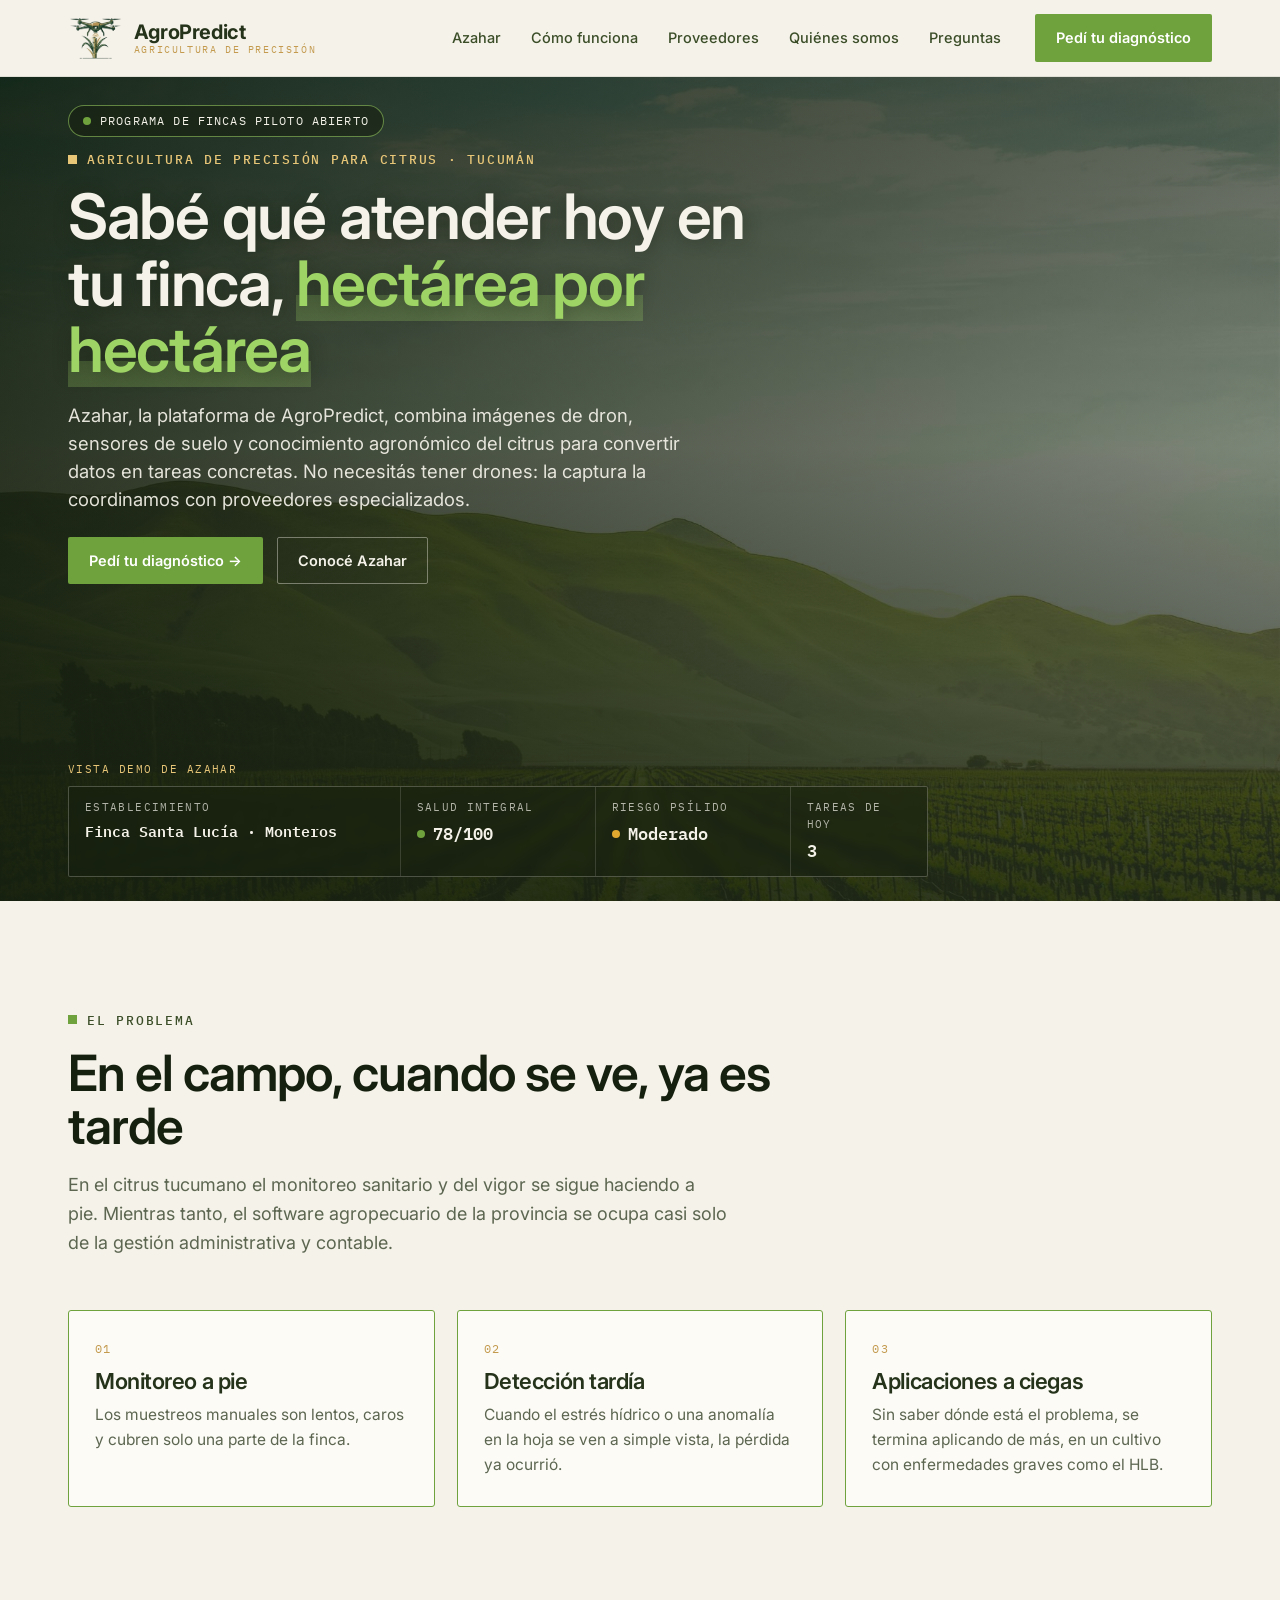
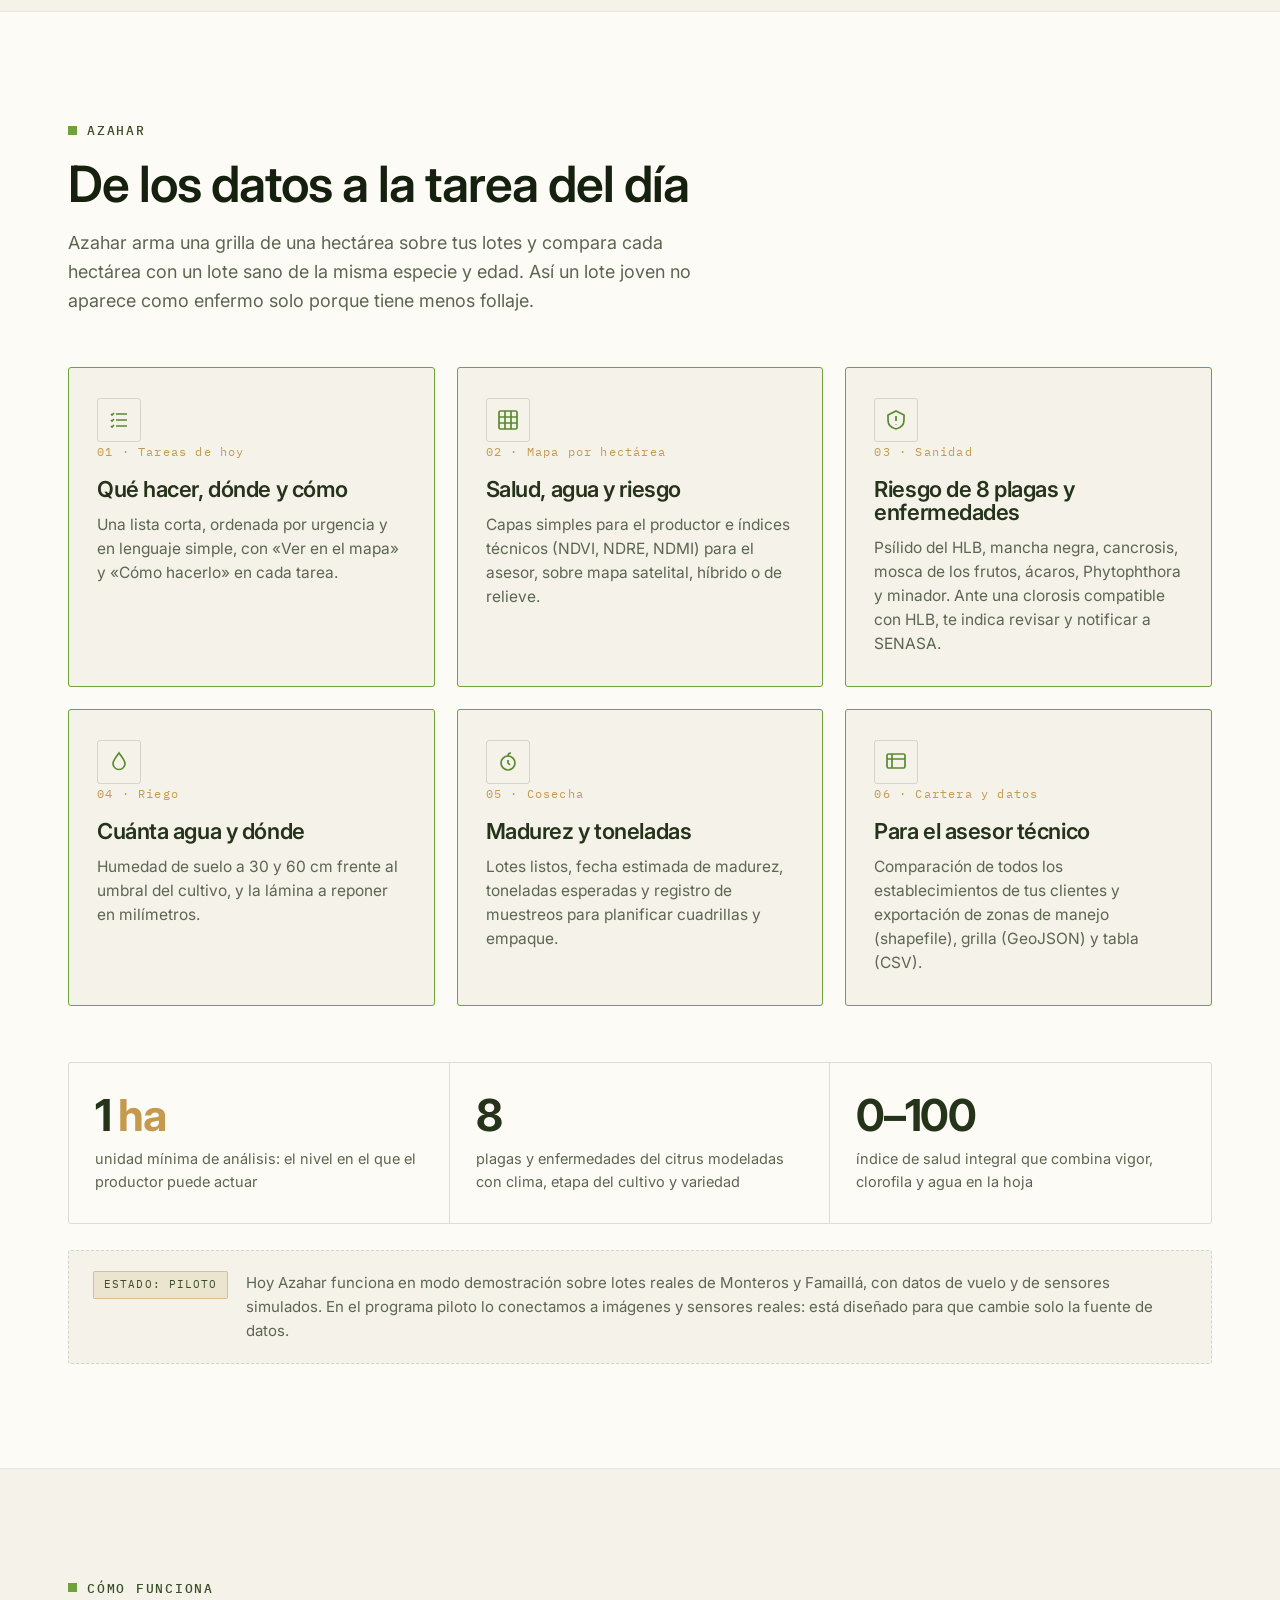
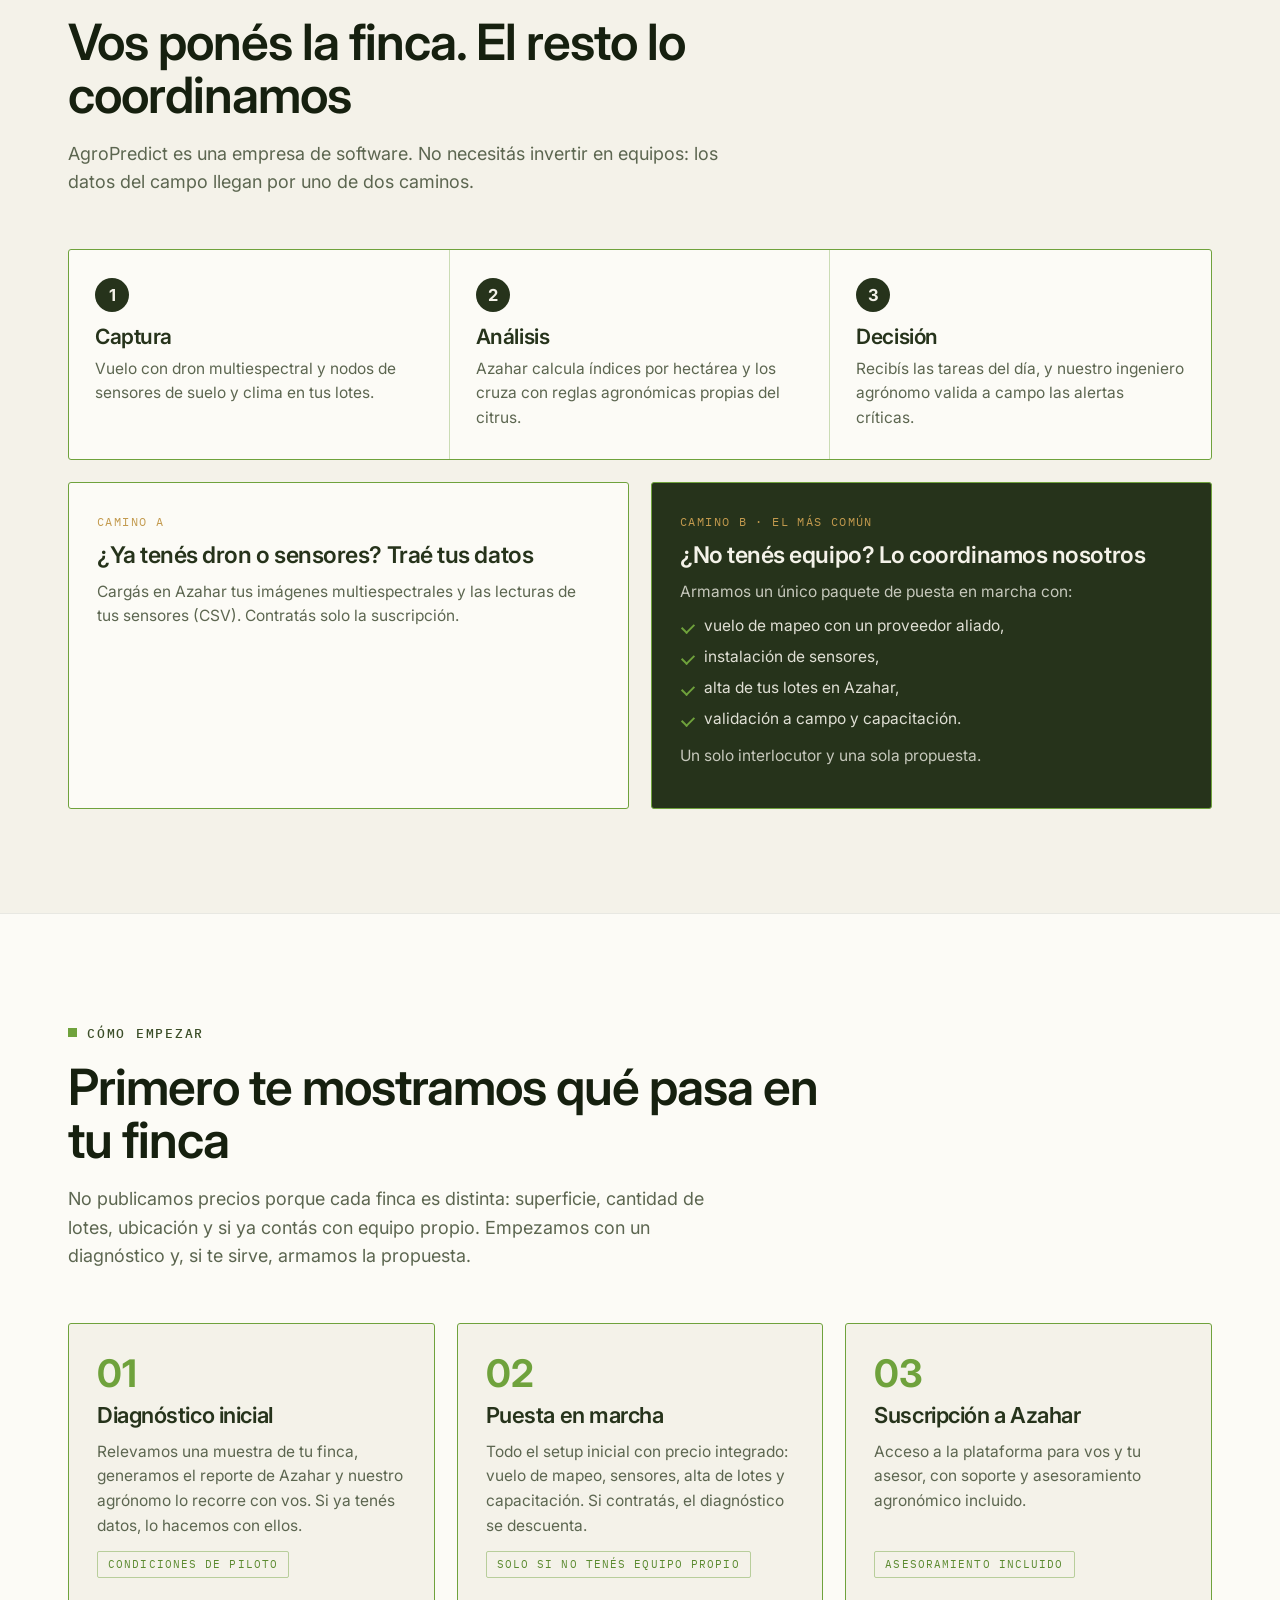
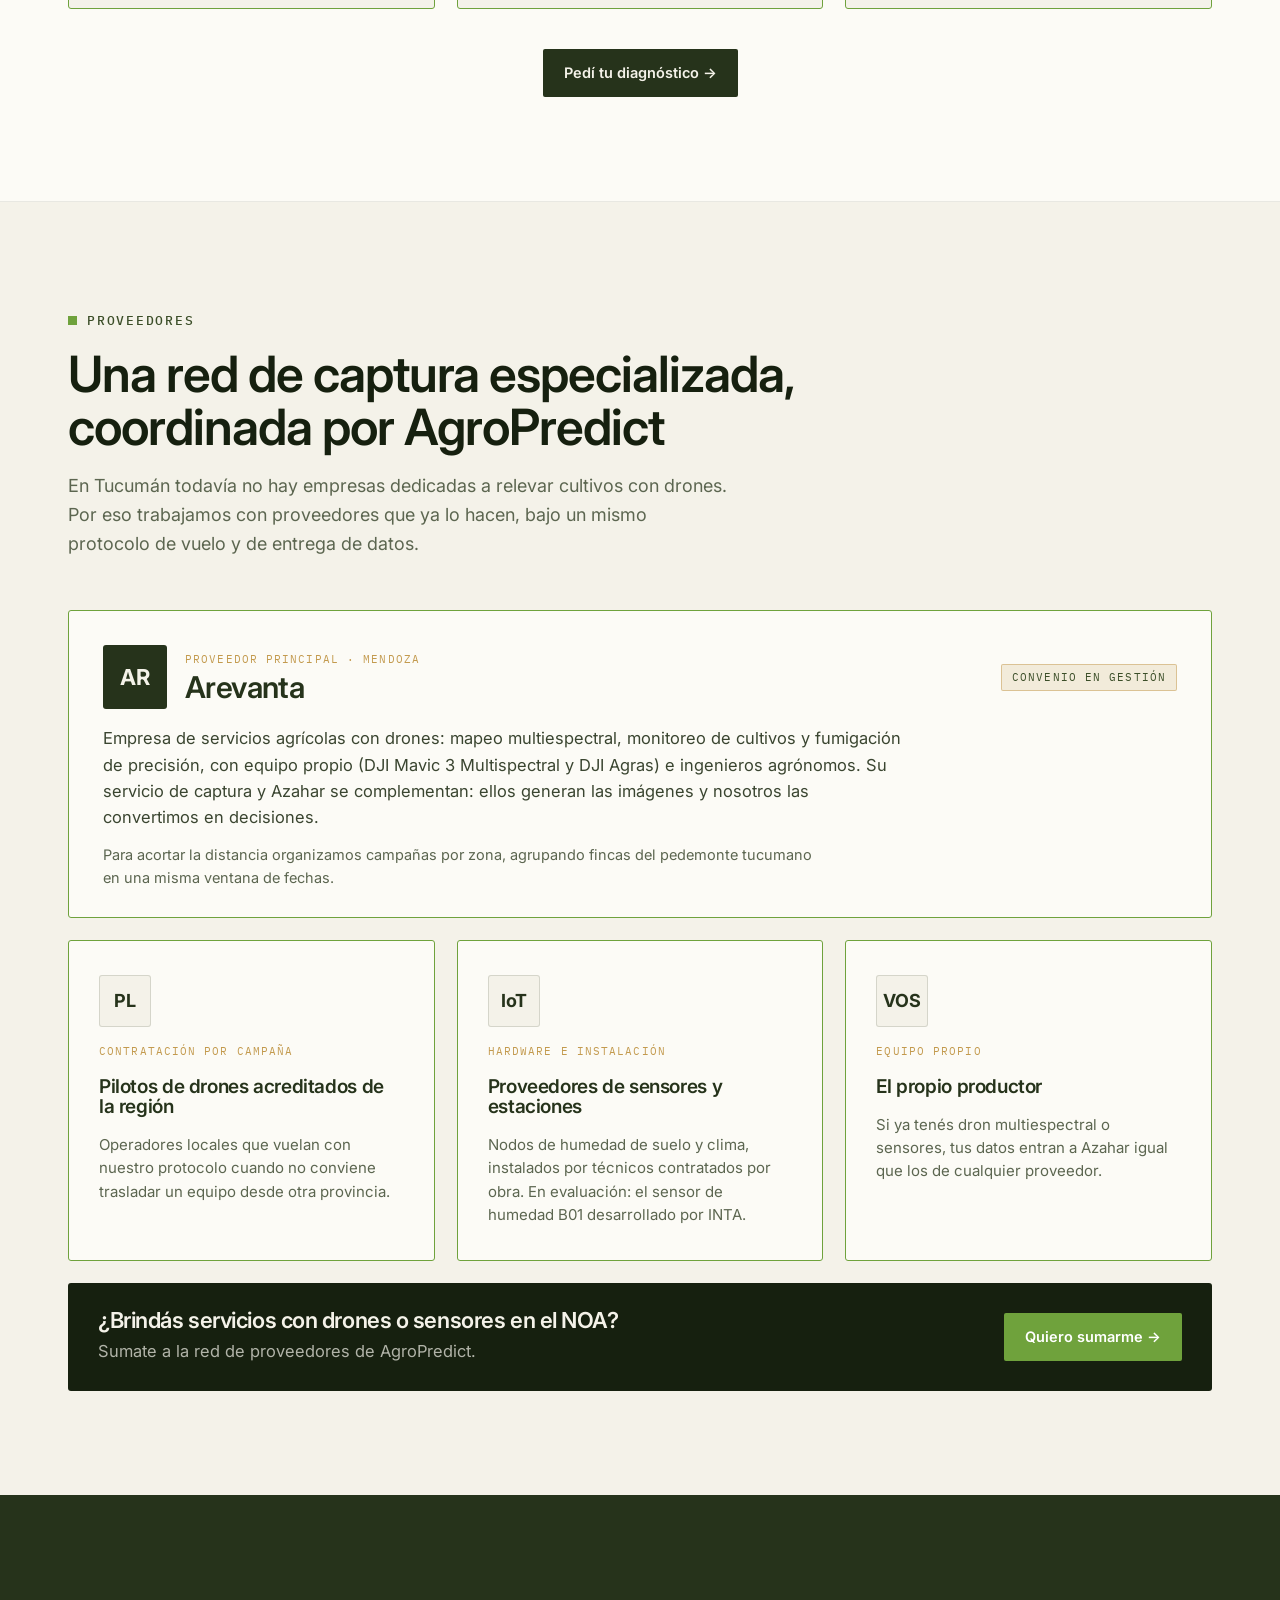
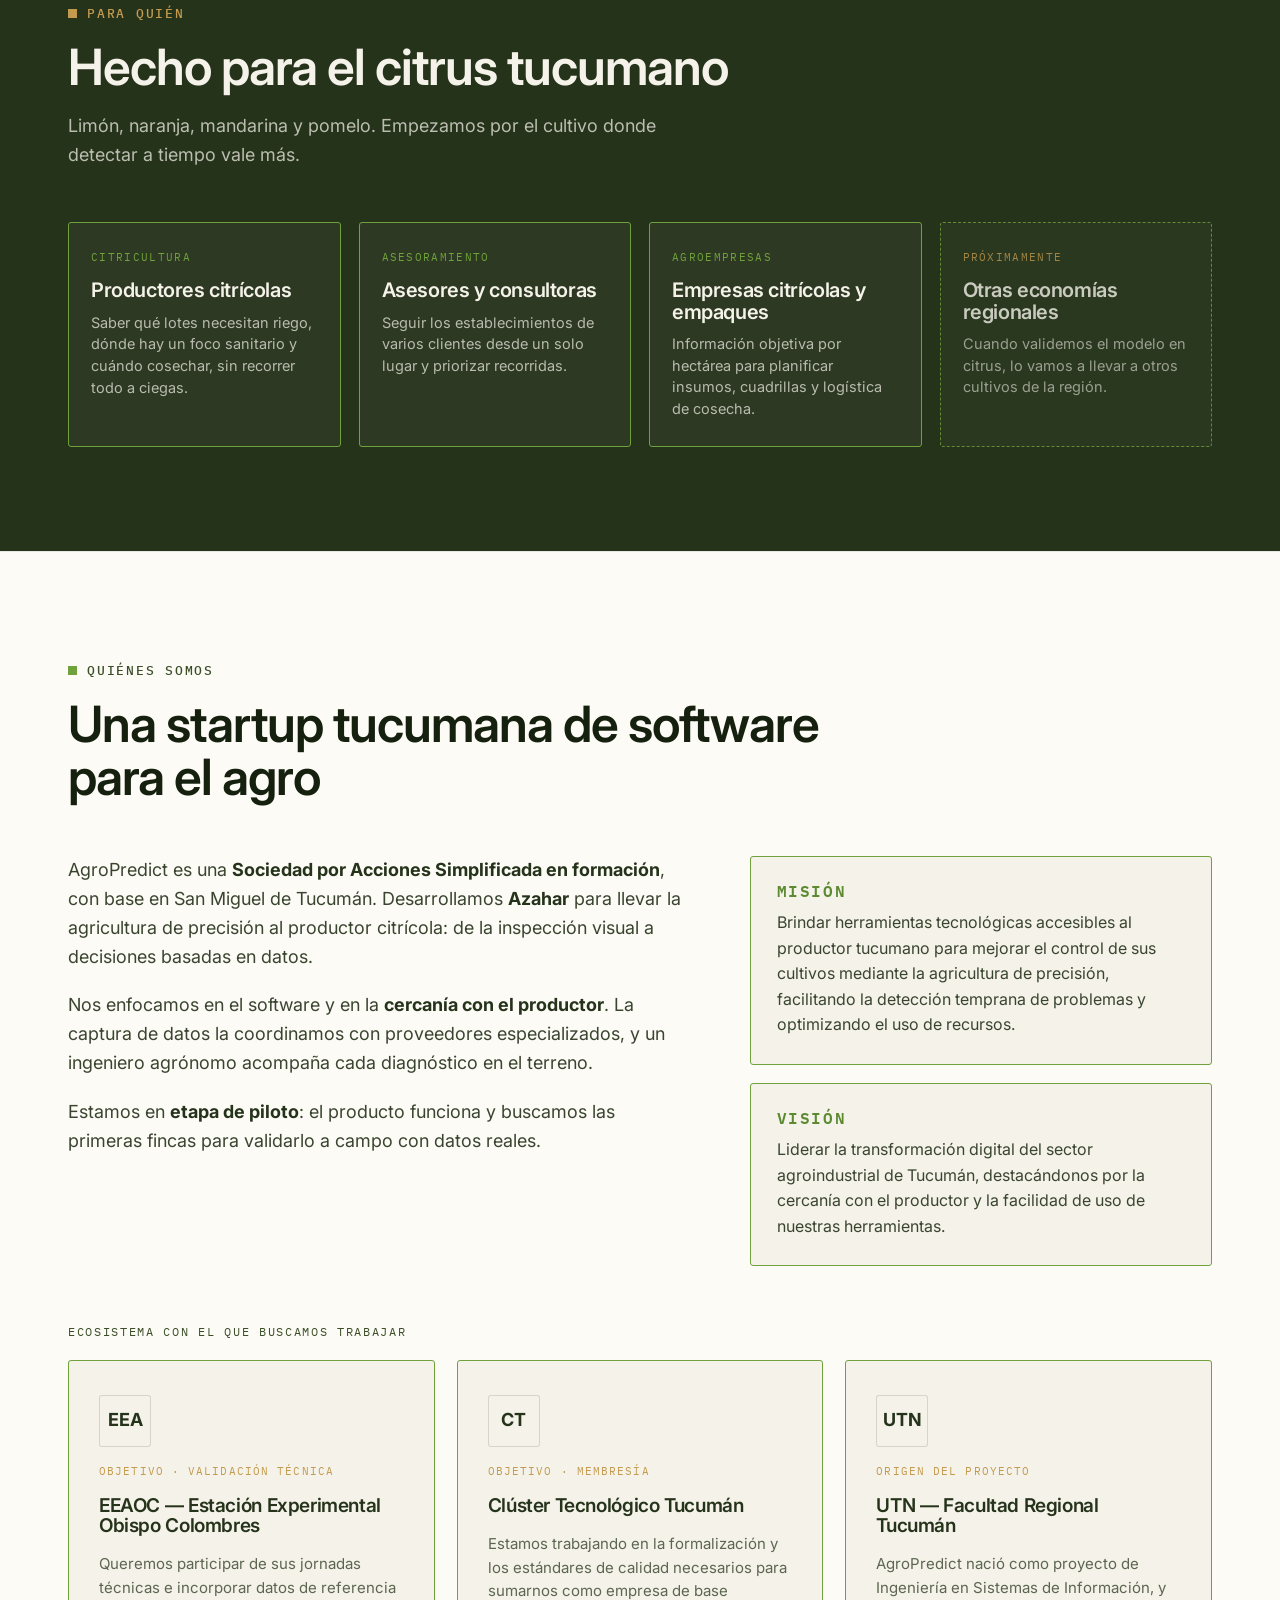
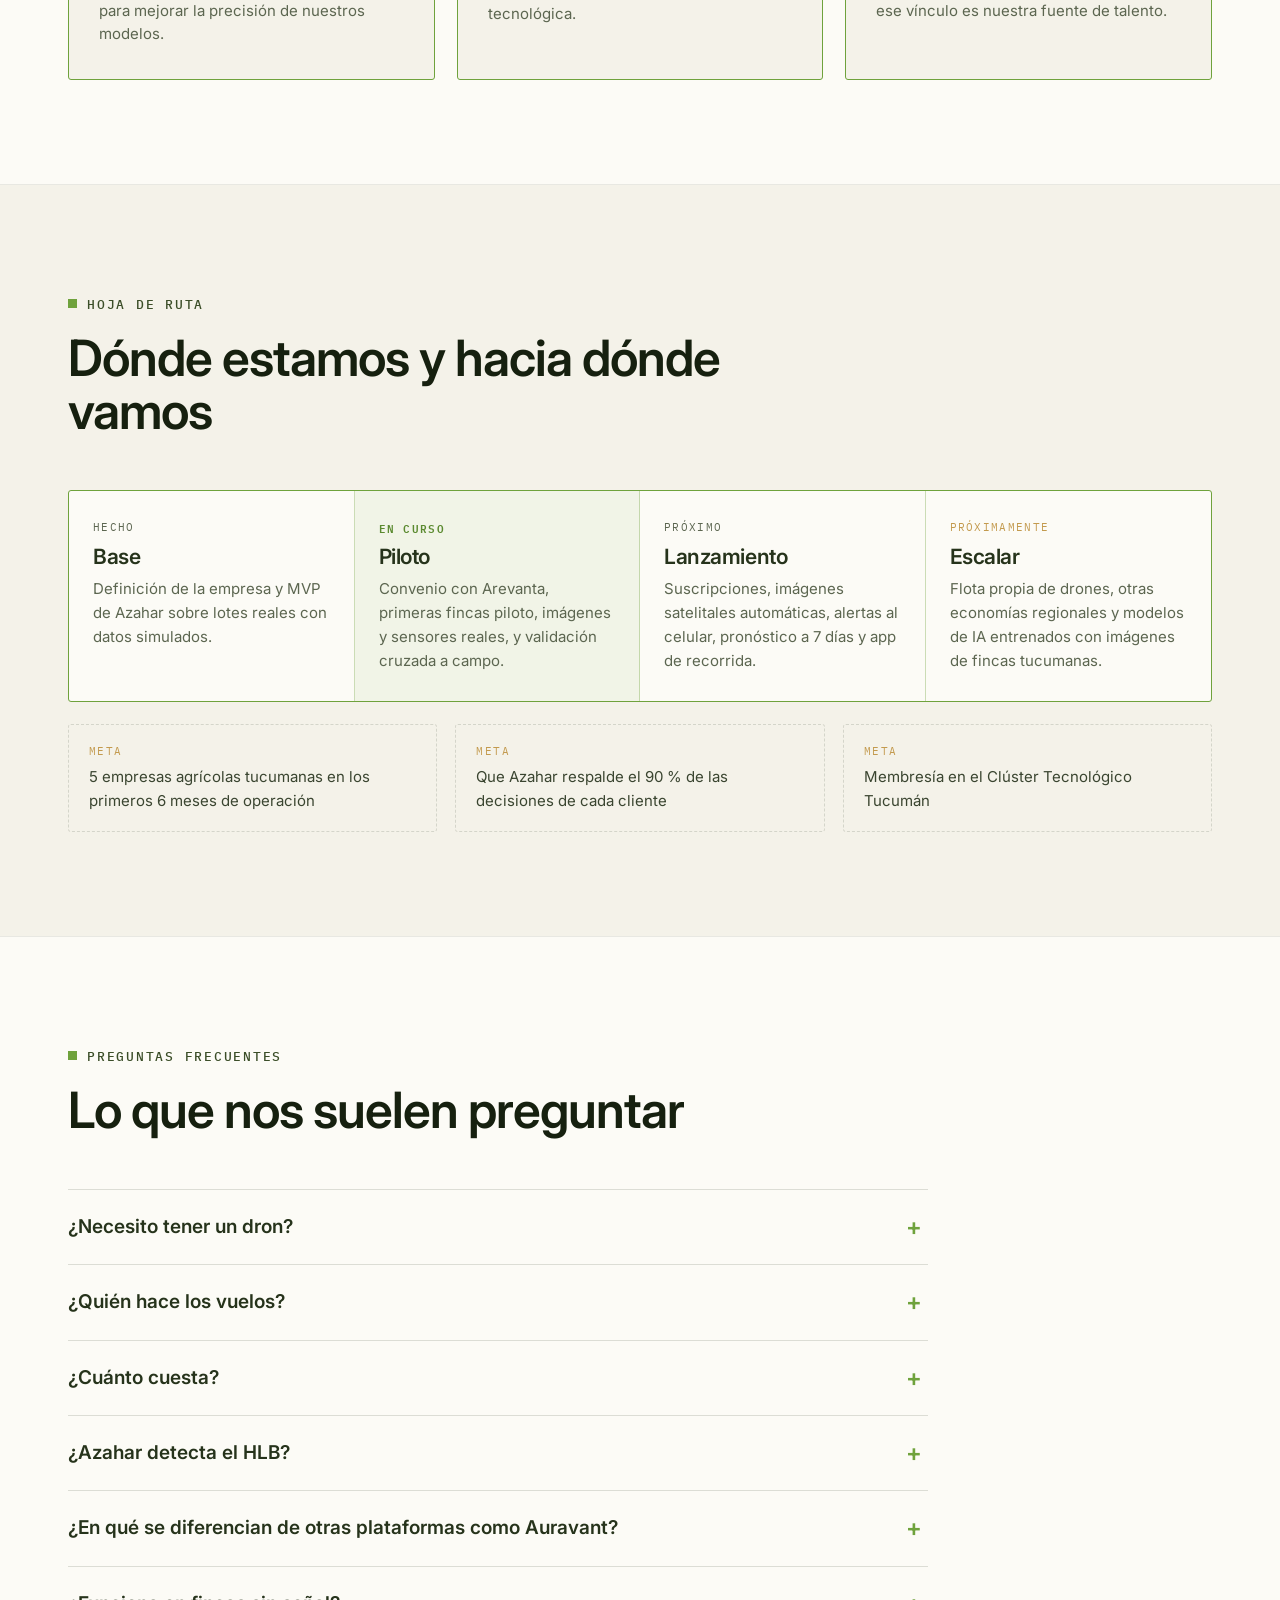
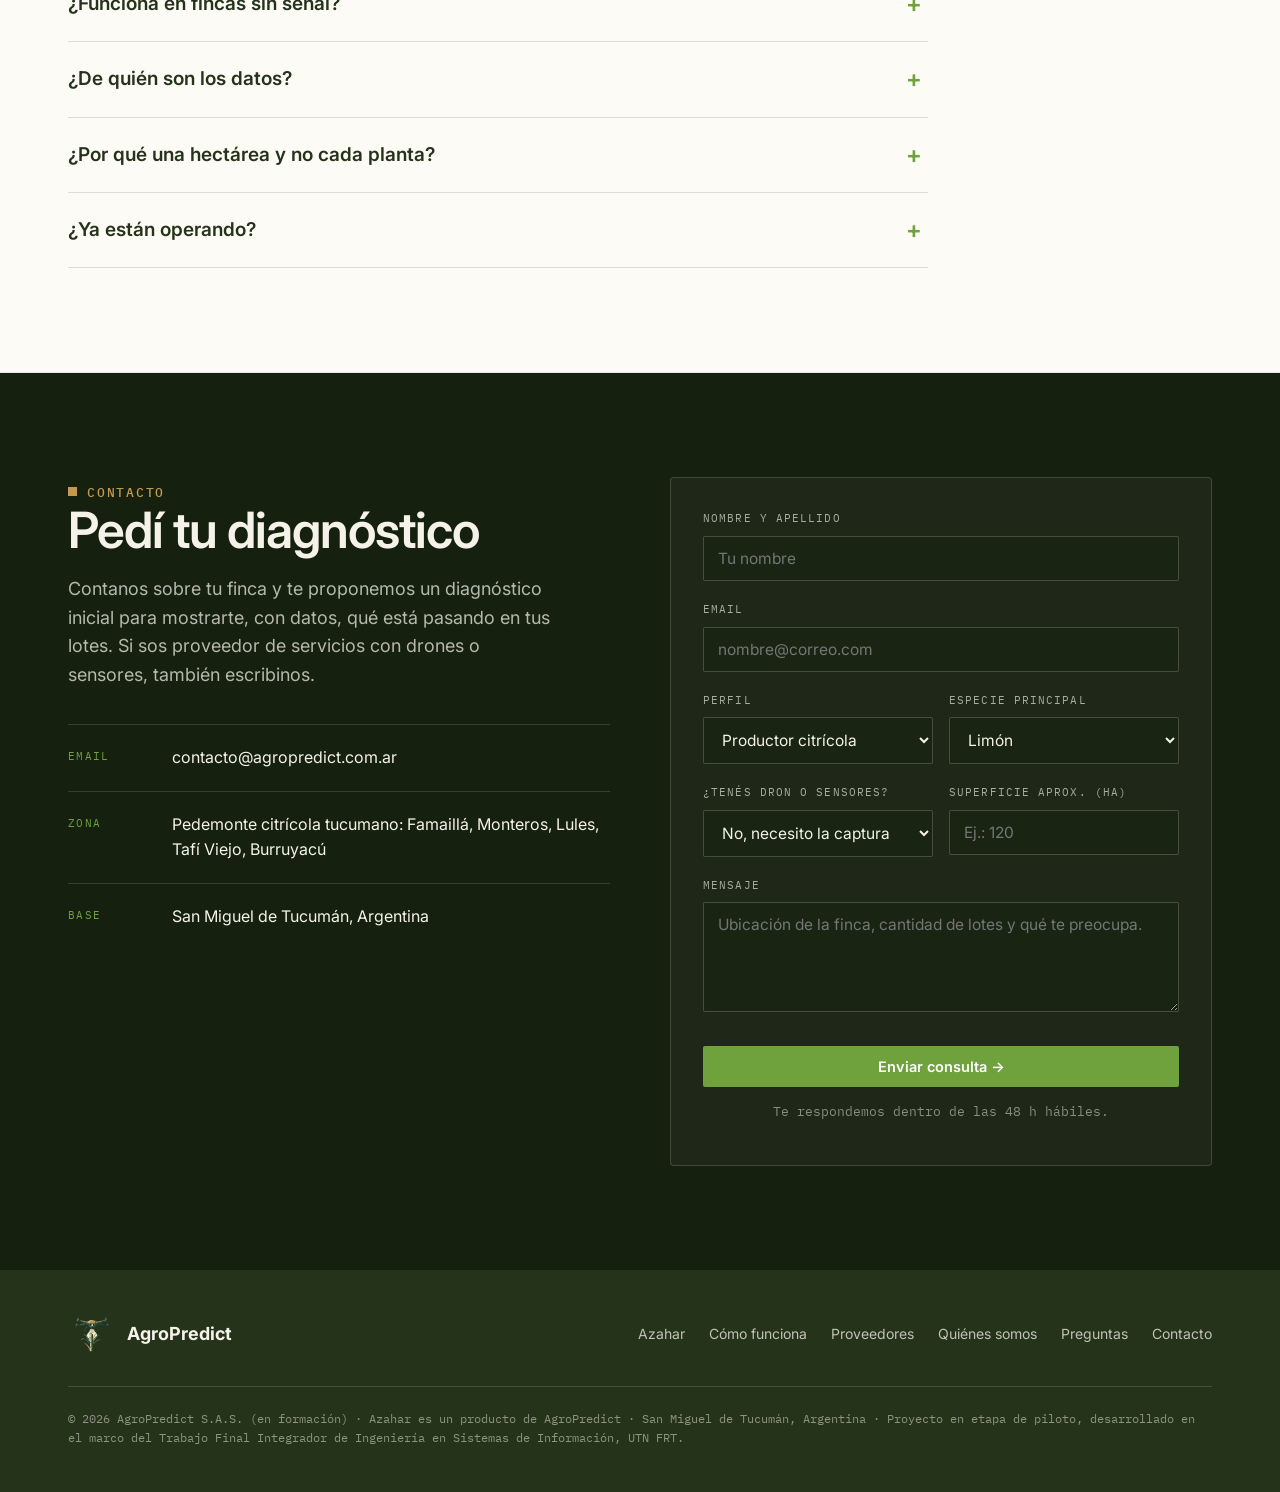
==== commit 66bf55fb: "Ajusta tipografía a Inter, bordes verdes en cards y quita haz de luz - Elimina el efecto .scan del h" ====
--- a/landing.html
+++ b/landing.html
@@ -7,7 +7,7 @@
 <meta name="description" content="Azahar, la plataforma de AgroPredict, combina imágenes de dron, sensores de suelo y conocimiento agronómico del citrus para decirte qué atender hoy en tu finca, hectárea por hectárea. Programa de fincas piloto en Tucumán.">
 <link rel="preconnect" href="https://fonts.googleapis.com">
 <link rel="preconnect" href="https://fonts.gstatic.com" crossorigin>
-<link href="https://fonts.googleapis.com/css2?family=Space+Grotesk:wght@400;500;600;700&family=Inter:wght@400;500;600&family=IBM+Plex+Mono:wght@400;500;600&display=swap" rel="stylesheet">
+<link href="https://fonts.googleapis.com/css2?family=Inter:wght@400;500;600;700&family=IBM+Plex+Mono:wght@400;500;600&display=swap" rel="stylesheet">
 <link rel="stylesheet" href="css/styles.css">
 </head>
 <body>
@@ -35,7 +35,6 @@
 <!-- HERO -->
 <section class="hero" id="top" style="padding:0">
   <div class="hero-bg"><img src="assets/img/hero-bg.jpg" alt="Cultivo en hileras al pie de las sierras"></div>
-  <div class="scan"></div>
   <div class="wrap hero-inner">
     <span class="pill"><span class="dot g"></span>Programa de fincas piloto abierto</span>
     <span class="eyebrow hero-eyebrow">Agricultura de precisión para citrus · Tucumán</span>
@@ -94,37 +93,37 @@
       <p>Azahar arma una grilla de una hectárea sobre tus lotes y compara cada hectárea con un lote sano de la misma especie y edad. Así un lote joven no aparece como enfermo solo porque tiene menos follaje.</p>
     </div>
     <div class="svc-grid">
-      <div class="svc"><div class="ndvi"></div>
+      <div class="svc">
         <div class="ico"><svg viewBox="0 0 24 24" fill="none" stroke="currentColor" stroke-width="1.7"><path d="M9 6h11M9 12h11M9 18h11"/><path d="M4 6l1 1 2-2M4 12l1 1 2-2M4 18l1 1 2-2"/></svg></div>
         <div class="idx">01 · Tareas de hoy</div>
         <h3>Qué hacer, dónde y cómo</h3>
         <p>Una lista corta, ordenada por urgencia y en lenguaje simple, con «Ver en el mapa» y «Cómo hacerlo» en cada tarea.</p>
       </div>
-      <div class="svc"><div class="ndvi"></div>
+      <div class="svc">
         <div class="ico"><svg viewBox="0 0 24 24" fill="none" stroke="currentColor" stroke-width="1.7"><rect x="3" y="3" width="18" height="18" rx="1.5"/><path d="M3 9h18M3 15h18M9 3v18M15 3v18"/></svg></div>
         <div class="idx">02 · Mapa por hectárea</div>
         <h3>Salud, agua y riesgo</h3>
         <p>Capas simples para el productor e índices técnicos (NDVI, NDRE, NDMI) para el asesor, sobre mapa satelital, híbrido o de relieve.</p>
       </div>
-      <div class="svc"><div class="ndvi"></div>
+      <div class="svc">
         <div class="ico"><svg viewBox="0 0 24 24" fill="none" stroke="currentColor" stroke-width="1.7"><path d="M12 3l8 4v5c0 5-3.5 8-8 9-4.5-1-8-4-8-9V7z"/><path d="M12 8v5M12 16v.5"/></svg></div>
         <div class="idx">03 · Sanidad</div>
         <h3>Riesgo de 8 plagas y enfermedades</h3>
         <p>Psílido del HLB, mancha negra, cancrosis, mosca de los frutos, ácaros, Phytophthora y minador. Ante una clorosis compatible con HLB, te indica revisar y notificar a SENASA.</p>
       </div>
-      <div class="svc"><div class="ndvi"></div>
+      <div class="svc">
         <div class="ico"><svg viewBox="0 0 24 24" fill="none" stroke="currentColor" stroke-width="1.7"><path d="M12 3c3.5 4.5 6 7.6 6 10.5A6 6 0 0 1 6 13.5C6 10.6 8.5 7.5 12 3z"/></svg></div>
         <div class="idx">04 · Riego</div>
         <h3>Cuánta agua y dónde</h3>
         <p>Humedad de suelo a 30 y 60 cm frente al umbral del cultivo, y la lámina a reponer en milímetros.</p>
       </div>
-      <div class="svc"><div class="ndvi"></div>
+      <div class="svc">
         <div class="ico"><svg viewBox="0 0 24 24" fill="none" stroke="currentColor" stroke-width="1.7"><circle cx="12" cy="13" r="7"/><path d="M12 6c0-2 1-3 3-3M12 10v3l2 2"/></svg></div>
         <div class="idx">05 · Cosecha</div>
         <h3>Madurez y toneladas</h3>
         <p>Lotes listos, fecha estimada de madurez, toneladas esperadas y registro de muestreos para planificar cuadrillas y empaque.</p>
       </div>
-      <div class="svc"><div class="ndvi"></div>
+      <div class="svc">
         <div class="ico"><svg viewBox="0 0 24 24" fill="none" stroke="currentColor" stroke-width="1.7"><rect x="3" y="4" width="18" height="14" rx="1.5"/><path d="M3 9h18M8 4v14"/></svg></div>
         <div class="idx">06 · Cartera y datos</div>
         <h3>Para el asesor técnico</h3>
--- a/css/styles.css
+++ b/css/styles.css
@@ -13,7 +13,7 @@
   --ndvi-red:#C0503A;
   --ndvi-gold:#E0A82E;
   --ndvi-green:#6FA23C;
-  --display:"Space Grotesk",sans-serif;
+  --display:"Inter",sans-serif;
   --body:"Inter",sans-serif;
   --mono:"IBM Plex Mono",monospace;
 }
@@ -79,12 +79,6 @@
     linear-gradient(180deg,rgba(22,32,15,.65) 0%,rgba(22,32,15,.45) 45%,rgba(22,32,15,.84) 100%),
     linear-gradient(90deg,rgba(22,32,15,.82) 0%,rgba(22,32,15,.42) 60%,rgba(22,32,15,.15) 100%);
 }
-/* scan-line signature */
-.scan{position:absolute;left:0;right:0;height:2px;z-index:1;pointer-events:none;
-  background:linear-gradient(90deg,transparent,rgba(111,162,60,.0) 5%,rgba(111,162,60,.85) 50%,rgba(111,162,60,0) 95%,transparent);
-  box-shadow:0 0 22px 3px rgba(111,162,60,.35);
-  animation:scan 7s linear infinite;opacity:.85}
-@keyframes scan{0%{top:8%}50%{top:88%}100%{top:8%}}
 .hero-inner{position:relative;z-index:2;display:flex;flex-direction:column;justify-content:center;width:100%;padding:28px 28px 24px}
 .hero-eyebrow{color:#E8C678}
 .hero-eyebrow::before{background:#E8C678}
@@ -120,7 +114,7 @@
 .about-copy p{font-size:18px;color:#3a4530;margin:0 0 20px}
 .about-copy p strong{color:var(--forest)}
 .mv{display:grid;gap:18px}
-.mv .card{background:var(--cream);border:1px solid var(--line);border-radius:3px;padding:26px}
+.mv .card{background:var(--cream);border:1.5px solid var(--sap);border-radius:3px;padding:26px}
 .mv .card h3{font-size:16px;font-family:var(--mono);font-weight:600;letter-spacing:.1em;text-transform:uppercase;color:var(--sap-deep);margin-bottom:10px}
 .mv .card p{margin:0;font-size:16px;color:#3a4530}
 .metrics{display:grid;grid-template-columns:repeat(3,1fr);gap:0;margin-top:56px;border:1px solid var(--line);border-radius:3px;overflow:hidden}
@@ -132,13 +126,11 @@
 
 /* Servicios */
 .svc-grid{display:grid;grid-template-columns:repeat(3,1fr);gap:22px}
-.svc{background:var(--paper);border:1px solid var(--line);border-radius:3px;padding:30px 28px;position:relative;transition:transform .2s ease,box-shadow .2s ease;overflow:hidden}
+.svc{background:var(--paper);border:1.5px solid var(--sap);border-radius:3px;padding:30px 28px;position:relative;transition:transform .2s ease,box-shadow .2s ease;overflow:hidden}
 .svc:hover{transform:translateY(-4px);box-shadow:0 18px 40px -24px rgba(38,51,27,.4)}
 .svc .idx{font-family:var(--mono);font-size:12px;color:var(--gold);letter-spacing:.1em}
 .svc h3{font-size:22px;margin:16px 0 12px;color:var(--forest)}
 .svc p{margin:0;font-size:15.5px;color:var(--muted);line-height:1.55}
-.svc .ndvi{position:absolute;top:0;left:0;height:4px;width:100%;
-  background:linear-gradient(90deg,var(--ndvi-red),var(--ndvi-gold),var(--ndvi-green));opacity:.85}
 .svc .ico{width:44px;height:44px;display:flex;align-items:center;justify-content:center;border:1px solid var(--line);border-radius:3px;color:var(--sap-deep)}
 .svc .ico svg{width:24px;height:24px}
 
@@ -149,7 +141,7 @@
 #clientes .sec-head h2{color:var(--cream)}
 #clientes .sec-head p{color:rgba(244,242,233,.72)}
 .cli-grid{display:grid;grid-template-columns:repeat(4,1fr);gap:18px}
-.cli{border:1px solid rgba(244,242,233,.18);border-radius:3px;padding:26px 22px;background:rgba(244,242,233,.03);transition:background .2s ease}
+.cli{border:1.5px solid var(--sap);border-radius:3px;padding:26px 22px;background:rgba(244,242,233,.03);transition:background .2s ease}
 .cli:hover{background:rgba(244,242,233,.07)}
 .cli .tag{font-family:var(--mono);font-size:11px;letter-spacing:.12em;text-transform:uppercase;color:var(--sap)}
 .cli h3{font-size:20px;margin:14px 0 10px;color:var(--cream)}
@@ -157,7 +149,7 @@
 
 /* Socios */
 .soc-grid{display:grid;grid-template-columns:repeat(3,1fr);gap:22px}
-.soc{background:var(--paper);border:1px solid var(--line);border-radius:3px;padding:34px 30px;display:flex;flex-direction:column;gap:16px}
+.soc{background:var(--paper);border:1.5px solid var(--sap);border-radius:3px;padding:34px 30px;display:flex;flex-direction:column;gap:16px}
 .soc .badge{width:52px;height:52px;border-radius:3px;background:var(--cream);border:1px solid var(--line);display:flex;align-items:center;justify-content:center;font-family:var(--display);font-weight:700;color:var(--forest);font-size:18px}
 .soc h3{font-size:19px;color:var(--forest)}
 .soc p{margin:0;font-size:15px;color:var(--muted);line-height:1.55}
@@ -211,9 +203,8 @@
 
 /* Problema */
 .prob-grid{display:grid;grid-template-columns:repeat(3,1fr);gap:22px}
-.prob{border-top:3px solid var(--ndvi-red);background:var(--paper);border-radius:0 0 3px 3px;padding:28px 26px;border-left:1px solid var(--line);border-right:1px solid var(--line);border-bottom:1px solid var(--line)}
-.prob:nth-child(2){border-top-color:var(--ndvi-gold)}
-.prob:nth-child(3){border-top-color:var(--olive)}
+.prob{background:var(--paper);border:1.5px solid var(--sap);border-radius:3px;padding:28px 26px;transition:transform .2s ease,box-shadow .2s ease}
+.prob:hover{transform:translateY(-4px);box-shadow:0 18px 40px -24px rgba(38,51,27,.4)}
 .prob .n{font-family:var(--mono);font-size:12px;color:var(--gold);letter-spacing:.1em}
 .prob h3{font-size:22px;margin:12px 0 10px;color:var(--forest)}
 .prob p{margin:0;color:var(--muted);font-size:15.5px}
@@ -223,15 +214,15 @@
 #azahar .svc,#empezar .off{background:var(--cream)}
 
 /* Cómo funciona */
-.steps{display:grid;grid-template-columns:repeat(3,1fr);gap:0;border:1px solid var(--line);border-radius:3px;overflow:hidden;background:var(--paper)}
-.step{padding:28px 26px;border-right:1px solid var(--line);position:relative}
+.steps{display:grid;grid-template-columns:repeat(3,1fr);gap:0;border:1.5px solid var(--sap);border-radius:3px;overflow:hidden;background:var(--paper)}
+.step{padding:28px 26px;border-right:1px solid rgba(111,162,60,.35);position:relative}
 .step:last-child{border-right:0}
 .step .sn{width:34px;height:34px;border-radius:50%;background:var(--forest);color:var(--cream);display:flex;align-items:center;justify-content:center;font-family:var(--display);font-weight:700}
 .step h3{font-size:21px;margin:14px 0 8px;color:var(--forest)}
 .step p{margin:0;color:var(--muted);font-size:15.5px}
 .paths{display:grid;grid-template-columns:1fr 1fr;gap:22px;margin-top:22px}
-.path{border:1px solid var(--line);border-radius:3px;padding:30px 28px;background:var(--paper)}
-.path-main{background:var(--forest);color:var(--cream);border-color:var(--forest)}
+.path{border:1.5px solid var(--sap);border-radius:3px;padding:30px 28px;background:var(--paper)}
+.path-main{background:var(--forest);color:var(--cream);border-color:var(--sap)}
 .path-k{font-family:var(--mono);font-size:11.5px;letter-spacing:.12em;text-transform:uppercase;color:var(--gold)}
 .path h3{font-size:23px;margin:12px 0 12px;color:var(--forest)}
 .path-main h3{color:var(--cream)}
@@ -243,7 +234,7 @@
 
 /* Cómo empezar */
 .offer{display:grid;grid-template-columns:repeat(3,1fr);gap:22px}
-.off{border:1px solid var(--line);border-radius:3px;padding:30px 28px;display:flex;flex-direction:column;gap:12px}
+.off{border:1.5px solid var(--sap);border-radius:3px;padding:30px 28px;display:flex;flex-direction:column;gap:12px}
 .off-n{font-family:var(--display);font-weight:700;font-size:38px;color:var(--sap);line-height:1}
 .off h3{font-size:22px;color:var(--forest)}
 .off p{margin:0;color:var(--muted);font-size:15.5px;flex:1}
@@ -251,7 +242,7 @@
 .center-cta{display:flex;justify-content:center;margin-top:40px}
 
 /* Proveedores */
-.prov-main{background:var(--paper);border:1px solid var(--line);border-left:4px solid var(--sap);border-radius:3px;padding:34px 34px 28px;margin-bottom:22px}
+.prov-main{background:var(--paper);border:1.5px solid var(--sap);border-radius:3px;padding:34px 34px 28px;margin-bottom:22px}
 .prov-main-head{display:flex;align-items:center;gap:18px;flex-wrap:wrap;margin-bottom:16px}
 .prov-main-head .status-tag{margin-left:auto}
 .badge-lg{width:64px;height:64px;border-radius:3px;background:var(--forest);color:var(--cream);display:flex;align-items:center;justify-content:center;font-family:var(--display);font-weight:700;font-size:22px}
@@ -273,12 +264,10 @@
 #quienes .soc{background:var(--cream)}
 
 /* Hoja de ruta */
-.road{display:grid;grid-template-columns:repeat(4,1fr);gap:0;border:1px solid var(--line);border-radius:3px;overflow:hidden;background:var(--paper)}
-.phase{padding:28px 24px;border-right:1px solid var(--line);border-top:4px solid var(--line)}
+.road{display:grid;grid-template-columns:repeat(4,1fr);gap:0;border:1.5px solid var(--sap);border-radius:3px;overflow:hidden;background:var(--paper)}
+.phase{padding:28px 24px;border-right:1px solid rgba(111,162,60,.35)}
 .phase:last-child{border-right:0}
-.phase.done{border-top-color:var(--olive)}
-.phase.now{border-top-color:var(--sap);background:rgba(111,162,60,.07)}
-.phase.soon{border-top-color:var(--gold)}
+.phase.now{background:rgba(111,162,60,.08)}
 .ph-s{font-family:var(--mono);font-size:11px;letter-spacing:.12em;text-transform:uppercase;color:var(--muted)}
 .phase.now .ph-s{color:var(--sap-deep);font-weight:600}
 .phase.soon .ph-s{color:var(--gold)}
@@ -304,11 +293,12 @@
 @media (max-width:900px){
   .prob-grid,.offer,.goals{grid-template-columns:1fr}
   .steps{grid-template-columns:1fr}
-  .step{border-right:0;border-bottom:1px solid var(--line)}
+  .step{border-right:0;border-bottom:1px solid rgba(111,162,60,.35)}
   .step:last-child{border-bottom:0}
   .paths{grid-template-columns:1fr}
   .road{grid-template-columns:repeat(2,1fr)}
   .phase:nth-child(2){border-right:0}
+  .phase:nth-child(-n+2){border-bottom:1px solid rgba(111,162,60,.35)}
   .prov-main-head .status-tag{margin-left:0}
   .nav-links{display:none;position:absolute;top:100%;left:0;right:0;z-index:59;flex-direction:column;background:var(--cream);
     border-bottom:1px solid var(--line);padding:22px 28px;gap:18px;align-items:flex-start;
@@ -336,12 +326,11 @@
   .telemetry .cell:last-child{border-bottom:0}
   .brand .bt span{display:none}
   .road,.field-row{grid-template-columns:1fr}
-  .phase{border-right:0;border-bottom:1px solid var(--line)}
+  .phase{border-right:0;border-bottom:1px solid rgba(111,162,60,.35)}
   .phase:last-child{border-bottom:0}
   .status-note{flex-direction:column;gap:10px}
   .prov-main{padding:26px 22px}
 }
 @media (prefers-reduced-motion:reduce){
-  .scan{animation:none;display:none}
   *{scroll-behavior:auto}
 }
